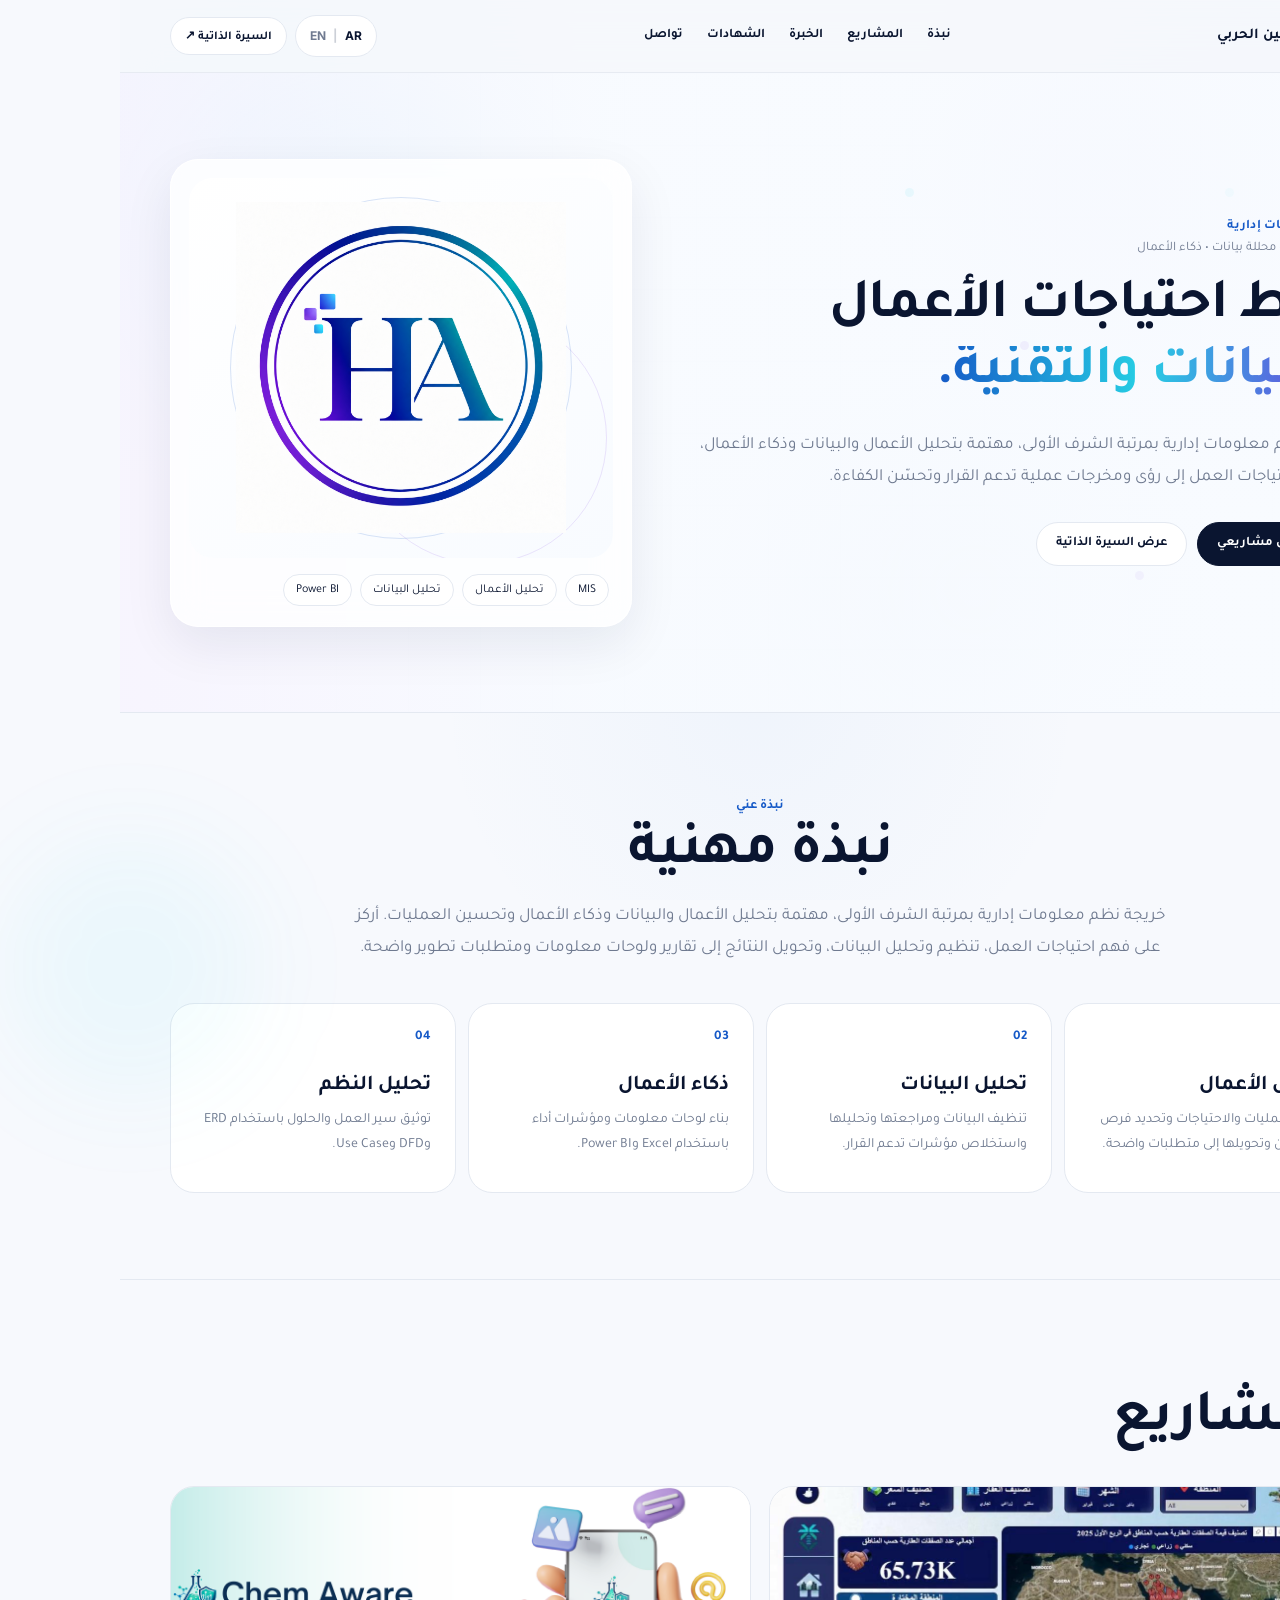
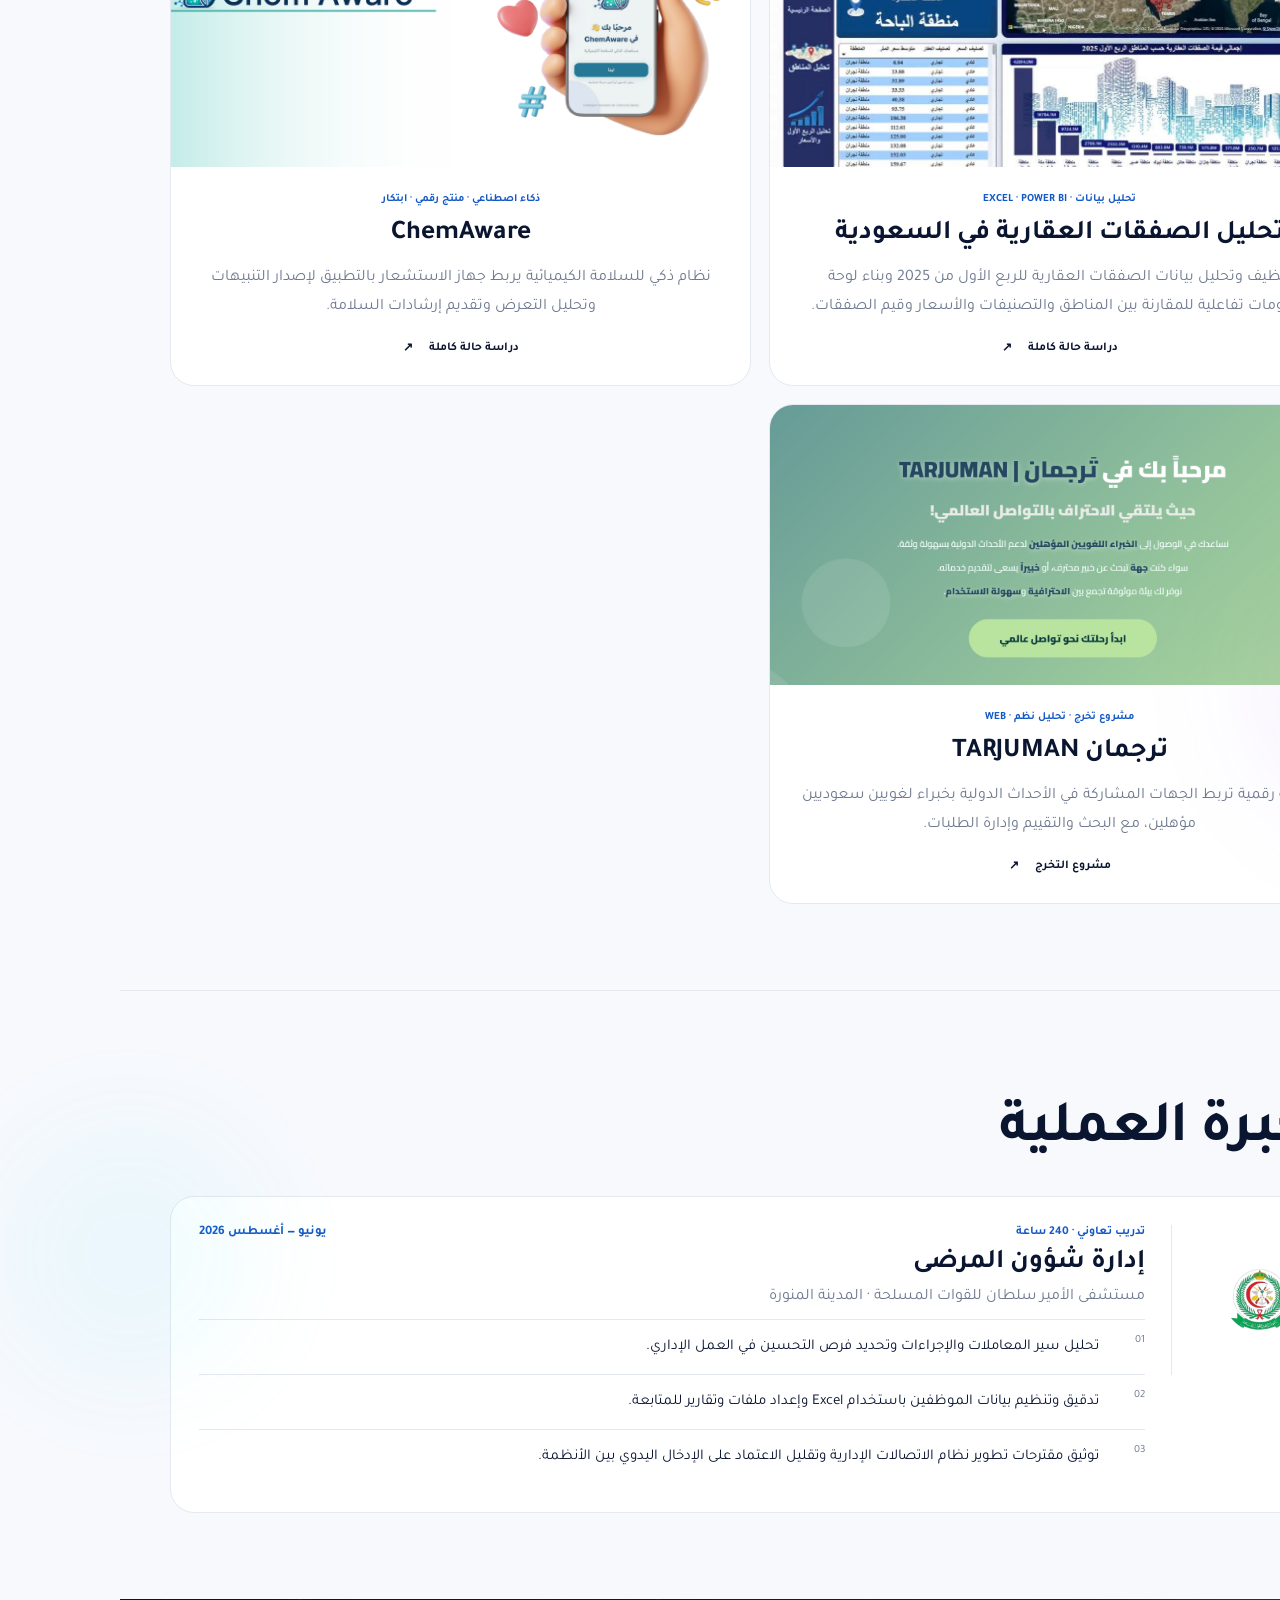
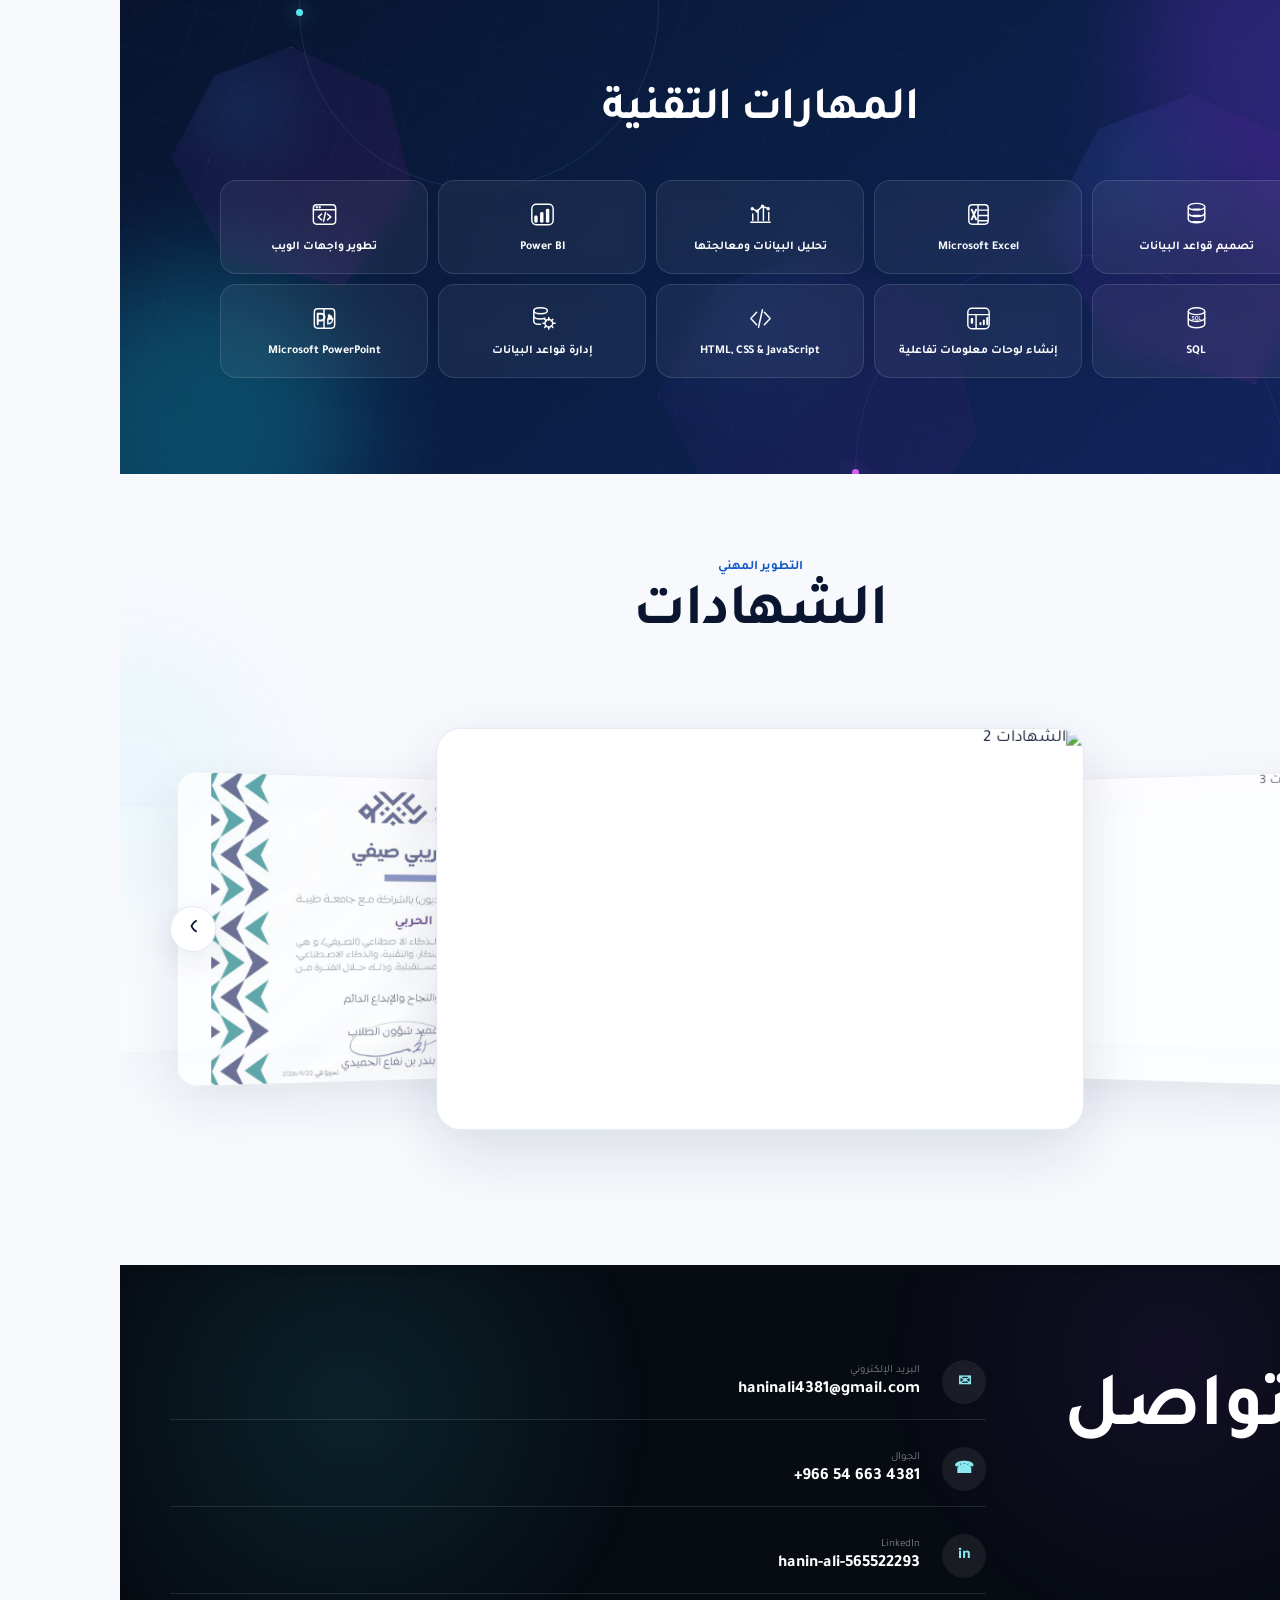
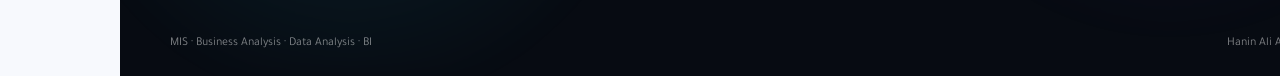
==== index.html @ 615075e5 "Add portfolio website" ====
<!doctype html>
<html lang="ar" dir="rtl">
<head>
<meta charset="utf-8">
<meta name="viewport" content="width=device-width,initial-scale=1">
<title>حنين علي الحربي | ملف الأعمال</title>
<meta name="description" content="ملف أعمال حنين علي الحربي — خريجة نظم معلومات إدارية، مهتمة بتحليل الأعمال وتحليل البيانات وذكاء الأعمال وتحليل النظم.">
<link rel="icon" href="assets/images/ha-logo.png" type="image/png">
<link rel="preconnect" href="https://fonts.googleapis.com">
<link rel="preconnect" href="https://fonts.gstatic.com" crossorigin>
<link rel="stylesheet" href="https://fonts.googleapis.com/css2?family=Tajawal:wght@400;500;600;700;800&family=Inter:wght@400;500;600;700&display=swap">
<meta name="theme-color" content="#0a1530">
<link rel="stylesheet" href="styles.css">
</head>
<body>
<header class="site-header">
  <div class="container nav">
    <a class="brand" href="#home"><img src="assets/images/ha-logo.png" alt="شعار HA"><strong>حنين الحربي</strong></a>
    <nav class="nav-links">
      <a href="#about">نبذة</a>
      <a href="#projects">المشاريع</a>
      <a href="#experience">الخبرة</a>
      <a href="#certificates">الشهادات</a>
      <a href="#contact">تواصل</a>
    </nav>
    <div class="nav-actions"><a class="language-switch" href="index-en.html" aria-label="Language switch"><span class="active">AR</span><span class="sep">|</span><span class="">EN</span></a><a class="nav-cv" href="assets/Hanin_Ali_Alharbi_CV_AR.pdf" target="_blank" rel="noopener noreferrer">السيرة الذاتية ↗</a></div>
  </div>
</header>

<main>
<section class="hero" id="home">
  <div class="tech-mesh" aria-hidden="true"><span></span><span></span><span></span><span></span><span></span></div>
  <div class="container hero-grid">
    <div data-reveal>
      <div class="eyebrow">نظم معلومات إدارية</div>
      <div class="role-line">محللة أعمال • محللة بيانات • ذكاء الأعمال</div>
      <h1 class="hero-title-inline">أربط احتياجات الأعمال <span class="accent">بالبيانات والتقنية.</span></h1>
      <p>خريجة نظم معلومات إدارية بمرتبة الشرف الأولى، مهتمة بتحليل الأعمال والبيانات وذكاء الأعمال، وتحويل احتياجات العمل إلى رؤى ومخرجات عملية تدعم القرار وتحسّن الكفاءة.</p><div class="hero-actions">
        <a class="btn primary" href="#projects">استعرض مشاريعي</a>
        <a class="btn" href="assets/Hanin_Ali_Alharbi_CV_AR.pdf" target="_blank" rel="noopener noreferrer">عرض السيرة الذاتية</a>
      </div>
    </div>
    <div class="hero-card" data-reveal>
      <div class="logo-stage"><img src="assets/images/ha-logo.png" alt="شعار HA"></div>
      <div class="hero-tags">
        <span class="chip">MIS</span><span class="chip">تحليل الأعمال</span><span class="chip">تحليل البيانات</span><span class="chip">Power BI</span>
      </div>
    </div>
  </div>
</section>

<section class="section" id="about"><div class="container"><div class="simple-section-title centered-copy" data-reveal><div class="kicker">نبذة عني</div><h2>نبذة مهنية</h2><p>خريجة نظم معلومات إدارية بمرتبة الشرف الأولى، مهتمة بتحليل الأعمال والبيانات وذكاء الأعمال وتحسين العمليات. أركز على فهم احتياجات العمل، تنظيم وتحليل البيانات، وتحويل النتائج إلى تقارير ولوحات معلومات ومتطلبات تطوير واضحة.</p></div><div class="expertise-grid"><div class="expertise-card" data-reveal><small>01</small><h3>تحليل الأعمال</h3><p>فهم العمليات والاحتياجات وتحديد فرص التحسين وتحويلها إلى متطلبات واضحة.</p></div><div class="expertise-card" data-reveal><small>02</small><h3>تحليل البيانات</h3><p>تنظيف البيانات ومراجعتها وتحليلها واستخلاص مؤشرات تدعم القرار.</p></div><div class="expertise-card" data-reveal><small>03</small><h3>ذكاء الأعمال</h3><p>بناء لوحات معلومات ومؤشرات أداء باستخدام Excel وPower BI.</p></div><div class="expertise-card" data-reveal><small>04</small><h3>تحليل النظم</h3><p>توثيق سير العمل والحلول باستخدام ERD وDFD وUse Case.</p></div></div></div></section>

<section class="section alt" id="projects">
  <div class="container">
    <div class="simple-section-title" data-reveal><div class="kicker">الأعمال</div><h2>المشاريع</h2></div><div class="projects-grid">
      <a class="project-card" href="project-real-estate-ar.html" data-reveal>
        <div class="project-thumb project-video-thumb"><video autoplay muted loop playsinline preload="auto" poster="assets/images/real-estate-dashboard.png" aria-label="فيديو مشروع تحليل الصفقات العقارية"><source src="assets/videos/real-estate-dashboard.mp4" type="video/mp4"></video></div><div class="project-body"><div class="project-type">تحليل بيانات · EXCEL · POWER BI</div><h3>تحليل الصفقات العقارية في السعودية</h3><p>تنظيف وتحليل بيانات الصفقات العقارية للربع الأول من 2025 وبناء لوحة معلومات تفاعلية للمقارنة بين المناطق والتصنيفات والأسعار وقيم الصفقات.</p><div class="project-meta"><span>دراسة حالة كاملة</span><span>↗</span></div></div>
      </a>
      <a class="project-card" href="project-chemaware-ar.html" data-reveal>
        <div class="project-thumb"><img loading="lazy" decoding="async" src="assets/images/chemaware/cover.png" alt="مشروع ChemAware"></div>
        <div class="project-body"><div class="project-type">ذكاء اصطناعي · منتج رقمي · ابتكار</div><h3>ChemAware</h3><p>نظام ذكي للسلامة الكيميائية يربط جهاز الاستشعار بالتطبيق لإصدار التنبيهات وتحليل التعرض وتقديم إرشادات السلامة.</p><div class="project-meta"><span>دراسة حالة كاملة</span><span>↗</span></div></div>
      </a>
      <a class="project-card" href="project-tarjuman-ar.html" data-reveal>
        <div class="project-thumb tarjuman-real"><img loading="lazy" decoding="async" src="assets/images/tarjuman-home.png" alt="واجهة مشروع ترجمان"></div>
        <div class="project-body"><div class="project-type">مشروع تخرج · تحليل نظم · WEB</div><h3>ترجمان TARJUMAN</h3><p>منصة رقمية تربط الجهات المشاركة في الأحداث الدولية بخبراء لغويين سعوديين مؤهلين، مع البحث والتقييم وإدارة الطلبات.</p><div class="project-meta"><span>مشروع التخرج</span><span>↗</span></div></div>
      </a>
    </div>
  </div>
</section>

<section class="section" id="experience"><div class="container"><div class="simple-section-title" data-reveal><div class="kicker">الخبرة</div><h2>الخبرة العملية</h2></div><div class="experience-card experience-pro" data-reveal><div class="experience-brand"><img src="assets/images/hospital-logo.png" alt="شعار مستشفى الأمير سلطان للقوات المسلحة"></div><div class="experience-main"><div class="exp-top"><div><div class="exp-label">تدريب تعاوني · 240 ساعة</div><h3>إدارة شؤون المرضى</h3><p>مستشفى الأمير سلطان للقوات المسلحة · المدينة المنورة</p></div><div class="exp-date">يونيو — أغسطس 2026</div></div><div class="exp-list"><div class="exp-row"><span>01</span><p>تحليل سير المعاملات والإجراءات وتحديد فرص التحسين في العمل الإداري.</p></div><div class="exp-row"><span>02</span><p>تدقيق وتنظيم بيانات الموظفين باستخدام Excel وإعداد ملفات وتقارير للمتابعة.</p></div><div class="exp-row"><span>03</span><p>توثيق مقترحات تطوير نظام الاتصالات الإدارية وتقليل الاعتماد على الإدخال اليدوي بين الأنظمة.</p></div></div></div></div></div></section>




<section class="skills-section" id="skills">
  <div class="skills-motion-bg" aria-hidden="true">
    <span class="mesh mesh-1"></span>
    <span class="mesh mesh-2"></span>
    <span class="mesh mesh-3"></span>
    <span class="glow glow-1"></span>
    <span class="glow glow-2"></span>
    <span class="orbit orbit-1"></span>
    <span class="orbit orbit-2"></span>
  </div>

  <div class="container skills-content">
    <div class="simple-section-title centered-title" data-reveal>
      <div class="kicker">المهارات التقنية</div>
      <h2>المهارات التقنية</h2>
    </div>

    <div class="technical-skills-grid">
      <div class="technical-skill-card" data-reveal><img loading="lazy" decoding="async" src="assets/icons/database-design-white.svg" alt=""><span>تصميم قواعد البيانات</span></div>
      <div class="technical-skill-card" data-reveal><img loading="lazy" decoding="async" src="assets/icons/excel-white.svg" alt=""><span>Microsoft Excel</span></div>

      <div class="technical-skill-card" data-reveal><img loading="lazy" decoding="async" src="assets/icons/data-analysis-white.svg" alt=""><span>تحليل البيانات ومعالجتها</span></div>
      <div class="technical-skill-card" data-reveal><img loading="lazy" decoding="async" src="assets/icons/powerbi-white.svg" alt=""><span>Power BI</span></div>

      <div class="technical-skill-card" data-reveal><img loading="lazy" decoding="async" src="assets/icons/web-white.svg" alt=""><span>تطوير واجهات الويب</span></div>
      <div class="technical-skill-card" data-reveal><img loading="lazy" decoding="async" src="assets/icons/sql-white.svg" alt=""><span>SQL</span></div>

      <div class="technical-skill-card" data-reveal><img loading="lazy" decoding="async" src="assets/icons/dashboard-white.svg" alt=""><span>إنشاء لوحات معلومات تفاعلية</span></div>
      <div class="technical-skill-card" data-reveal><img loading="lazy" decoding="async" src="assets/icons/code-white.svg" alt=""><span>HTML, CSS &amp; JavaScript</span></div>

      <div class="technical-skill-card" data-reveal><img loading="lazy" decoding="async" src="assets/icons/database-management-white.svg" alt=""><span>إدارة قواعد البيانات</span></div>
      <div class="technical-skill-card" data-reveal><img loading="lazy" decoding="async" src="assets/icons/powerpoint-white.svg" alt=""><span>Microsoft PowerPoint</span></div>
    </div>
  </div>
</section>

<section class="section certificates-section" id="certificates"><div class="container"><div class="simple-section-title centered-title" data-reveal><div class="kicker">التطوير المهني</div><h2>الشهادات</h2></div></div><div class="cert-showcase" data-reveal><button class="cert-arrow cert-prev" type="button">‹</button><div class="cert-stage"><a class="cert-photo" data-cert-index="1" href="https://drive.google.com/file/d/1iGCDg4dbDHxq_JdBplsUwFVv3yS9OMZp/view?usp=drive_link" target="_blank" rel="noopener noreferrer"><img loading="lazy" decoding="async" src="https://drive.google.com/thumbnail?id=1iGCDg4dbDHxq_JdBplsUwFVv3yS9OMZp&sz=w1600" alt="الشهادات 2"></a><a class="cert-photo" data-cert-index="2" href="https://drive.google.com/file/d/1l15eH22tBeqCQEgxns7SZIVndGJ7wFHo/view?usp=drive_link" target="_blank" rel="noopener noreferrer"><img loading="lazy" decoding="async" src="https://drive.google.com/thumbnail?id=1l15eH22tBeqCQEgxns7SZIVndGJ7wFHo&sz=w1600" alt="الشهادات 3"></a><a class="cert-photo" data-cert-index="3" href="https://drive.google.com/file/d/1-iCjgR8Jj-LNtooSJD-9z0PRUojg_MfZ/view?usp=sharing" target="_blank" rel="noopener noreferrer"><img loading="lazy" decoding="async" src="https://drive.google.com/thumbnail?id=1-iCjgR8Jj-LNtooSJD-9z0PRUojg_MfZ&sz=w1600" alt="الشهادات 4"></a><a class="cert-photo" data-cert-index="4" href="https://drive.google.com/file/d/1aDF5cxLTmCAF1MzhlJ2v1n4MQZKQN6lP/view?usp=sharing" target="_blank" rel="noopener noreferrer"><img loading="lazy" decoding="async" src="https://drive.google.com/thumbnail?id=1aDF5cxLTmCAF1MzhlJ2v1n4MQZKQN6lP&sz=w1600" alt="الشهادات 5"></a><a class="cert-photo" data-cert-index="6" href="assets/images/certificates/summer-ai-program-taibah.png" target="_blank" rel="noopener noreferrer"><img loading="lazy" decoding="async" src="assets/images/certificates/summer-ai-program-taibah.png" alt="شهادة حضور برنامج تدريبي صيفي"></a></div><button class="cert-arrow cert-next" type="button">›</button></div></section>

<section class="contact-section" id="contact">
  <div class="container">
    <div class="contact-simple" data-reveal>
      <div class="contact-title-wrap"><div class="kicker contact-kicker">تواصل</div><h2>للتواصل</h2></div>
      <div class="contact-list">
        <a href="mailto:haninali4381@gmail.com"><span class="contact-icon">✉</span><div><small>البريد الإلكتروني</small><strong>haninali4381@gmail.com</strong></div></a>
        <a href="tel:+966546634381"><span class="contact-icon">☎</span><div><small>الجوال</small><strong>+966 54 663 4381</strong></div></a>
        <a target="_blank" rel="noopener noreferrer" href="https://www.linkedin.com/in/hanin-ali-565522293"><span class="contact-icon">in</span><div><small>LinkedIn</small><strong>hanin-ali-565522293</strong></div></a>
      </div>
    </div>
    <div class="footer"><span>© 2026 Hanin Ali Alharbi</span><span>MIS · Business Analysis · Data Analysis · BI</span></div>
  </div>
</section>
</main>
<script src="script.js"></script>
</body>
</html>
---- styles.css ----
/* ==========================================================================
   Hanin Ali Alharbi — Portfolio Stylesheet
   Organized sections:
   1. Reset & tokens           5. About / Expertise       9.  Certificates
   2. Layout & Header          6. Projects                10. Contact / Footer
   3. Hero                     7. Experience              11. Project detail pages
   4. Sections (generic)       8. Skills                  12. Responsive
   ========================================================================== */

/* 1. Reset & tokens ---------------------------------------------------------
   Fonts are loaded via <link> in <head> (Tajawal for Arabic, Inter for
   English) instead of @import, so the browser fetches them in parallel with
   the page instead of waiting for this stylesheet to load first. */
*{box-sizing:border-box}
html{scroll-behavior:smooth}
body{margin:0;-webkit-font-smoothing:antialiased;text-rendering:optimizeLegibility}
a{text-decoration:none;color:inherit}
img{display:block;max-width:100%}
ul,ol{margin:0}
button{font:inherit}

:root{
  --ink:#0a1530;
  --navy:#111d48;
  --blue:#1559c7;
  --cyan:#26cfe4;
  --violet:#7136dc;
  --paper:#f6f8fc;
  --white:#ffffff;
  --muted:#6f7a90;
  --line:#e4e9f1;
  --shadow:0 18px 50px rgba(12,31,67,.08);
  --font-ar:"Tajawal",Tahoma,Arial,sans-serif;
  --font-en:"Inter","Segoe UI",Arial,sans-serif;
}
html[lang="ar"] body{font-family:var(--font-ar)}
html[lang="en"] body{font-family:var(--font-en)}
html[dir="ltr"] body{direction:ltr;text-align:left}
html[dir="rtl"] body{direction:rtl;text-align:right}

body{
  background:
    radial-gradient(circle at 12% 18%,rgba(38,207,228,.08),transparent 24%),
    radial-gradient(circle at 88% 34%,rgba(113,54,220,.07),transparent 22%),
    var(--paper);
  color:var(--ink);
}

.container{width:min(1180px,calc(100% - 42px));margin:auto}

[data-reveal]{opacity:0;transform:translateY(18px);transition:.65s cubic-bezier(.22,1,.36,1)}
[data-reveal].visible{opacity:1;transform:none}
@media(prefers-reduced-motion:reduce){
  [data-reveal]{opacity:1;transform:none;transition:none}
}

/* 2. Header / navigation ----------------------------------------------------*/
.site-header{
  position:sticky;top:0;z-index:40;padding:14px 0;
  background:rgba(246,248,252,.86);backdrop-filter:blur(18px);
  border-bottom:1px solid rgba(228,233,241,.8);
}
.nav{display:flex;align-items:center;justify-content:space-between;gap:18px}
.brand{display:flex;align-items:center;gap:11px}
.brand img{width:44px;height:44px;border-radius:50%;object-fit:cover}
.brand strong{font-size:15px}
.nav-links{display:flex;align-items:center;gap:24px;font-size:13px;font-weight:700}
.nav-links a:hover{color:var(--blue)}
.nav-actions{display:flex;align-items:center;gap:8px}

.nav-cv{font-size:12px;font-weight:700;padding:10px 14px;border:1px solid var(--line);border-radius:999px;background:#fff;transition:.25s ease}
.nav-cv:hover{transform:translateY(-1px);box-shadow:0 8px 20px rgba(13,35,75,.08)}

.language-switch{
  display:inline-flex;align-items:center;gap:7px;height:42px;padding:0 14px;
  border-radius:999px;border:1px solid var(--line);background:#fff;color:var(--muted);
  font:700 12px/1 Inter,"Segoe UI",Arial,sans-serif;letter-spacing:.02em;transition:.25s ease;
}
.language-switch .active{color:var(--ink)}
.language-switch .sep{opacity:.35}
.language-switch:hover{box-shadow:0 8px 20px rgba(13,35,75,.08);transform:translateY(-1px)}

.back-link{display:inline-flex;align-items:center;gap:8px;font-size:13px;font-weight:700;color:var(--blue);margin-bottom:28px}

/* 3. Hero --------------------------------------------------------------------*/
.hero{
  min-height:640px;position:relative;overflow:hidden;
  display:grid;align-items:center;border-bottom:1px solid var(--line);
  background:linear-gradient(135deg,#f8fbff 0%,#f4f7fb 48%,#f7f3ff 100%);
}
.hero:before{
  content:"";position:absolute;inset:0;z-index:1;
  background:linear-gradient(90deg,rgba(248,251,255,.98),rgba(248,251,255,.88) 62%,rgba(247,243,255,.72));
}
html[dir="rtl"] .hero:before{
  background:linear-gradient(270deg,rgba(248,251,255,.98),rgba(248,251,255,.88) 62%,rgba(247,243,255,.72));
}
.hero:after{
  content:"";position:absolute;inset:-20%;z-index:0;pointer-events:none;
  background:
    radial-gradient(circle at 28% 35%,rgba(38,207,228,.18),transparent 16%),
    radial-gradient(circle at 70% 28%,rgba(113,54,220,.13),transparent 15%),
    radial-gradient(circle at 62% 72%,rgba(21,89,199,.10),transparent 18%);
  filter:blur(34px);animation:techGlow 12s ease-in-out infinite alternate;
}
@keyframes techGlow{
  0%{transform:translate3d(-1%,0,0) scale(1)}
  50%{transform:translate3d(2%,-1%,0) scale(1.04)}
  100%{transform:translate3d(0,1%,0) scale(1.02)}
}

.tech-mesh{position:absolute;inset:0;overflow:hidden;pointer-events:none;z-index:0}
.tech-mesh:before{
  content:"";position:absolute;inset:0;opacity:.34;
  background-image:
    linear-gradient(rgba(30,91,188,.09) 1px,transparent 1px),
    linear-gradient(90deg,rgba(30,91,188,.09) 1px,transparent 1px);
  background-size:72px 72px;
  mask-image:linear-gradient(90deg,transparent 2%,#000 36%,#000 100%);
}
.tech-mesh span{position:absolute;width:9px;height:9px;border-radius:50%;background:var(--cyan);box-shadow:0 0 26px rgba(38,207,228,.45)}
.tech-mesh span:nth-child(1){right:13%;top:18%}
.tech-mesh span:nth-child(2){right:29%;top:42%;background:var(--violet)}
.tech-mesh span:nth-child(3){right:7%;top:66%;background:var(--blue)}
.tech-mesh span:nth-child(4){right:38%;top:18%}
.tech-mesh span:nth-child(5){right:20%;top:78%;background:var(--violet)}

.hero-grid{position:relative;z-index:3;display:grid;grid-template-columns:minmax(0,1.18fr) minmax(320px,.82fr);gap:54px;align-items:center}
.eyebrow{font-size:13px;font-weight:700;color:var(--blue);letter-spacing:.02em}
.role-line{margin-top:6px;color:var(--muted);font-size:13px}

.hero h1.hero-title-inline{
  font-size:clamp(42px,4.4vw,64px);line-height:1.18;letter-spacing:-.02em;
  margin:18px 0 22px;max-width:960px;font-weight:700;
}
.hero h1.hero-title-inline .accent{
  display:inline;background:linear-gradient(90deg,var(--blue),var(--cyan),var(--violet));
  -webkit-background-clip:text;background-clip:text;color:transparent;
}
.hero p{font-size:17px;line-height:1.9;color:var(--muted);max-width:700px;margin:0}
.hero-actions{display:flex;gap:10px;flex-wrap:wrap;margin-top:28px}

.btn{
  display:inline-flex;align-items:center;justify-content:center;gap:8px;
  padding:13px 19px;border-radius:999px;border:1px solid var(--line);
  background:#fff;font-size:13px;font-weight:700;transition:.25s ease;
}
.btn:hover{transform:translateY(-2px);box-shadow:0 10px 24px rgba(13,35,75,.10)}
.btn.primary{background:var(--ink);color:#fff;border-color:var(--ink)}

.hero-card{
  background:rgba(255,255,255,.76);border:1px solid rgba(255,255,255,.9);
  backdrop-filter:blur(18px);border-radius:28px;padding:18px;box-shadow:var(--shadow);
}
.logo-stage{
  min-height:380px;border-radius:24px;background:linear-gradient(145deg,#fff,#f8fbff);
  display:grid;place-items:center;position:relative;overflow:hidden;
}
.logo-stage:before{content:"";position:absolute;width:340px;height:340px;border:1px solid rgba(21,89,199,.16);border-radius:50%}
.logo-stage:after{content:"";position:absolute;width:250px;height:250px;border:1px solid rgba(113,54,220,.13);border-radius:50%;transform:translate(80px,70px)}
.logo-stage img{width:min(78%,360px);position:relative;z-index:2}
.hero-tags{display:flex;gap:8px;flex-wrap:wrap;margin-top:16px;padding:0 4px 2px}
.chip{font-size:12px;padding:8px 12px;border-radius:999px;background:#fff;border:1px solid var(--line)}

/* 4. Sections (generic) -------------------------------------------------------*/
.section{padding:86px 0;position:relative}
.section.alt{background:#fff;border-top:1px solid var(--line);border-bottom:1px solid var(--line)}
.section:not(.alt):before{
  content:"";position:absolute;width:260px;height:260px;border-radius:50%;
  background:rgba(38,207,228,.055);filter:blur(48px);left:-120px;top:22%;pointer-events:none;
}
.section.alt:after{
  content:"";position:absolute;width:300px;height:300px;border-radius:50%;
  background:rgba(113,54,220,.05);filter:blur(55px);right:-140px;bottom:12%;pointer-events:none;
}

.simple-section-title{margin-bottom:34px}
.simple-section-title .kicker{color:var(--blue);font-size:13px;font-weight:700;margin-bottom:8px}
.simple-section-title h2{font-size:clamp(38px,4.6vw,64px);line-height:1.05;margin:0;letter-spacing:-.02em}
.centered-title,.centered-copy{text-align:center}
.centered-copy{max-width:900px;margin:0 auto 38px}
.centered-copy p{max-width:830px;margin:16px auto 0;color:var(--muted);font-size:17px;line-height:1.9}

/* 5. About / Expertise ----------------------------------------------------------*/
.expertise-grid{display:grid;grid-template-columns:repeat(4,1fr);gap:12px;margin-top:18px}
.expertise-card{background:#fff;border:1px solid var(--line);border-radius:24px;padding:24px;min-height:190px}
html[lang="ar"] .expertise-card{text-align:right}
html[lang="en"] .expertise-card{text-align:left}
.expertise-card small{color:var(--blue);font-weight:700}
.expertise-card h3{font-size:21px;margin:26px 0 10px}
.expertise-card p{color:var(--muted);font-size:14px;line-height:1.75;margin:0}

/* 6. Projects -------------------------------------------------------------------*/
.projects-grid{display:grid;grid-template-columns:repeat(2,1fr);gap:18px}
.project-card{overflow:hidden;transition:.28s ease;background:#fff;border:1px solid var(--line);border-radius:24px;display:block}
.project-card:hover{transform:translateY(-5px);box-shadow:var(--shadow)}
.project-thumb{height:280px;background:#eaf0f8;overflow:hidden}
.project-thumb img{width:100%;height:100%;object-fit:cover}
.project-body{padding:26px 28px 29px;text-align:center}
.project-type{font-size:11px;font-weight:700;color:var(--blue);margin-bottom:11px}
.project-body h3{font-size:27px;margin:0 0 10px;line-height:1.3}
.project-body p{color:var(--muted);line-height:1.8;max-width:590px;margin:12px auto 0}
.project-meta{display:flex;justify-content:center;align-items:center;gap:16px;margin-top:18px;font-size:12px;font-weight:700}

/* 7. Experience -----------------------------------------------------------------*/
.experience-card{background:#fff;border:1px solid var(--line);border-radius:24px;padding:28px}
.experience-pro{display:grid;grid-template-columns:150px 1fr;gap:26px;align-items:start}
.experience-brand{display:grid;place-items:center;min-height:150px;padding-inline-end:24px;border-inline-end:1px solid var(--line)}
.experience-brand img{width:120px;max-height:120px;object-fit:contain}
.experience-main{min-width:0}
.exp-top{display:flex;justify-content:space-between;gap:18px;align-items:start;margin-bottom:12px}
.exp-label{font-size:12px;color:var(--blue);font-weight:700;margin-bottom:7px}
.exp-top h3{font-size:27px;margin:3px 0 6px;line-height:1.3}
.exp-top p{margin:0;color:var(--muted)}
.exp-date{color:var(--blue);font-size:13px;font-weight:700;white-space:nowrap}
.exp-row{display:grid;grid-template-columns:34px 1fr;gap:12px;padding:14px 0;border-top:1px solid var(--line)}
.exp-row span{font-size:11px;color:var(--muted)}
.exp-row p{margin:0;line-height:1.75;font-size:15px}

/* 8. Skills ---------------------------------------------------------------------*/
.skills-section{
  position:relative;isolation:isolate;padding:88px 0 96px;overflow:hidden;
  background:linear-gradient(140deg,#08142e 0%,#0a1e45 48%,#13245f 100%);
  color:#fff;
}
.skills-content{position:relative;z-index:3}
.skills-section .simple-section-title{max-width:800px;margin:0 auto 44px;text-align:center}
.skills-section .simple-section-title h2{color:#fff;font-size:clamp(32px,3.6vw,48px)}
.skills-section .kicker{display:none}

.technical-skills-grid{
  display:grid;grid-template-columns:repeat(5,minmax(0,1fr));
  gap:10px;max-width:1080px;margin:0 auto;
}
.technical-skill-card{
  min-height:94px;padding:14px 10px;gap:9px;border-radius:16px;
  display:flex;flex-direction:column;align-items:center;justify-content:center;text-align:center;
  border:1px solid rgba(255,255,255,.12);background:rgba(255,255,255,.055);
  backdrop-filter:blur(10px);color:#fff;
  transition:transform .25s ease,background .25s ease,border-color .25s ease;
}
.technical-skill-card:hover{transform:translateY(-3px);background:rgba(255,255,255,.09);border-color:rgba(255,255,255,.22)}
.technical-skill-card img{width:31px;height:31px;flex:0 0 31px;object-fit:contain}
.technical-skill-card span{color:#fff;font-size:12px;font-weight:600;line-height:1.35;max-width:170px}

.skills-motion-bg{position:absolute;inset:0;z-index:0;pointer-events:none;overflow:hidden}
.skills-motion-bg:before,.skills-motion-bg:after{
  content:"";position:absolute;inset:-20%;opacity:.32;
  background-image:
    linear-gradient(rgba(86,151,255,.12) 1px,transparent 1px),
    linear-gradient(90deg,rgba(86,151,255,.12) 1px,transparent 1px);
  background-size:58px 58px;transform:rotate(18deg);
  animation:skillsGridDrift 24s linear infinite;
}
.skills-motion-bg:after{opacity:.15;background-size:92px 92px;transform:rotate(-12deg);animation-duration:34s;animation-direction:reverse}

.mesh{
  position:absolute;width:240px;height:240px;
  clip-path:polygon(50% 0%, 90% 18%, 100% 58%, 72% 100%, 22% 87%, 0 46%, 18% 12%);
  border:1px solid rgba(133,106,255,.35);
  background:
    linear-gradient(135deg,rgba(72,65,255,.10),rgba(255,45,189,.17)),
    radial-gradient(circle at 30% 25%,rgba(46,218,255,.16),transparent 38%);
  filter:drop-shadow(0 0 32px rgba(113,48,229,.15));
  opacity:.55;
}
.mesh:before,.mesh:after{
  content:"";position:absolute;inset:15%;
  clip-path:polygon(50% 0%, 90% 18%, 100% 58%, 72% 100%, 22% 87%, 0 46%, 18% 12%);
  border:1px solid rgba(59,215,239,.26);
}
.mesh:after{inset:30%;border-color:rgba(255,66,190,.23)}
.mesh-1{left:4%;top:10%;animation:meshFloat1 11s ease-in-out infinite}
.mesh-2{right:5%;top:20%;width:290px;height:290px;animation:meshFloat2 14s ease-in-out infinite}
.mesh-3{left:42%;bottom:-95px;width:320px;height:320px;opacity:.32;animation:meshFloat3 17s ease-in-out infinite}

.glow{position:absolute;border-radius:50%;filter:blur(52px);opacity:.24}
.glow-1{width:320px;height:320px;left:-80px;bottom:-110px;background:#14d9ed;animation:glowMove1 13s ease-in-out infinite}
.glow-2{width:360px;height:360px;right:-100px;top:-130px;background:#8b32ec;animation:glowMove2 15s ease-in-out infinite}

.orbit{position:absolute;width:360px;height:360px;border-radius:50%;border:1px solid rgba(112,202,255,.12)}
.orbit:before{content:"";position:absolute;width:7px;height:7px;border-radius:50%;background:#58e8f2;box-shadow:0 0 18px rgba(88,232,242,.7);top:50%;left:-4px}
.orbit-1{left:14%;top:-170px;animation:orbitSpin 22s linear infinite}
.orbit-2{right:9%;bottom:-210px;width:430px;height:430px;border-color:rgba(173,94,255,.12);animation:orbitSpin 28s linear infinite reverse}
.orbit-2:before{background:#d95cf5;box-shadow:0 0 18px rgba(217,92,245,.7)}

@keyframes skillsGridDrift{from{transform:translate3d(-4%,-3%,0) rotate(18deg)}to{transform:translate3d(6%,7%,0) rotate(18deg)}}
@keyframes meshFloat1{0%,100%{transform:translate3d(0,0,0) rotate(0deg) scale(1)}50%{transform:translate3d(35px,28px,0) rotate(11deg) scale(1.06)}}
@keyframes meshFloat2{0%,100%{transform:translate3d(0,0,0) rotate(0deg)}50%{transform:translate3d(-30px,40px,0) rotate(-9deg)}}
@keyframes meshFloat3{0%,100%{transform:translate3d(0,0,0) rotate(0deg)}50%{transform:translate3d(0,-45px,0) rotate(13deg)}}
@keyframes glowMove1{0%,100%{transform:translate(0,0) scale(1)}50%{transform:translate(65px,-28px) scale(1.13)}}
@keyframes glowMove2{0%,100%{transform:translate(0,0) scale(1)}50%{transform:translate(-55px,45px) scale(1.1)}}
@keyframes orbitSpin{to{transform:rotate(360deg)}}

@media(prefers-reduced-motion:reduce){
  .skills-motion-bg *,.skills-motion-bg:before,.skills-motion-bg:after,.hero:after{animation:none!important}
}

/* 9. Certificates ----------------------------------------------------------------*/
.certificates-section{overflow:hidden;background:linear-gradient(180deg,#fff 0%,#f5f8fd 100%)}
.cert-showcase{width:min(1180px,calc(100% - 42px));height:500px;margin:8px auto 0;position:relative;display:flex;align-items:center;justify-content:center}
.cert-stage{position:relative;width:min(980px,82vw);height:430px;perspective:1400px}
.cert-photo{
  position:absolute;left:50%;top:50%;width:min(620px,62vw);height:385px;
  border-radius:24px;overflow:hidden;background:#fff;border:1px solid var(--line);
  box-shadow:0 22px 60px rgba(10,28,68,.12);transform-origin:center;
  transition:transform .65s cubic-bezier(.22,1,.36,1),opacity .45s ease,filter .45s ease;
  opacity:0;pointer-events:none;
}
.cert-photo img{width:100%;height:100%;object-fit:contain;background:#fff}
.cert-photo.is-active{transform:translate(-50%,-50%) translateZ(60px) scale(1);opacity:1;z-index:5;pointer-events:auto}
.cert-photo.is-prev{transform:translate(-50%,-50%) translateX(-52%) rotateY(17deg) scale(.78);opacity:.68;z-index:3;filter:saturate(.82)}
.cert-photo.is-next{transform:translate(-50%,-50%) translateX(52%) rotateY(-17deg) scale(.78);opacity:.68;z-index:3;filter:saturate(.82)}
.cert-photo.is-far-prev{transform:translate(-50%,-50%) translateX(-80%) rotateY(24deg) scale(.62);opacity:.18;z-index:1}
.cert-photo.is-far-next{transform:translate(-50%,-50%) translateX(80%) rotateY(-24deg) scale(.62);opacity:.18;z-index:1}
.cert-arrow{
  position:absolute;top:50%;transform:translateY(-50%);z-index:8;
  width:46px;height:46px;border-radius:50%;border:1px solid var(--line);background:#fff;color:var(--ink);
  box-shadow:0 10px 30px rgba(13,35,75,.09);cursor:pointer;font-size:30px;line-height:1;
}
.cert-prev{inset-inline-start:0}
.cert-next{inset-inline-end:0}

/* 10. Contact / Footer -------------------------------------------------------------*/
.contact-section{background:#070b12;color:#fff;padding:80px 0 26px;position:relative;overflow:hidden}
.contact-section:before{
  content:"";position:absolute;inset:0;
  background:
    radial-gradient(circle at 18% 35%,rgba(38,207,228,.12),transparent 28%),
    radial-gradient(circle at 82% 22%,rgba(113,54,220,.10),transparent 26%);
  filter:blur(10px);
}
.contact-simple{position:relative;z-index:1;display:grid;grid-template-columns:.55fr 1.45fr;gap:54px;align-items:start}
.contact-kicker{color:#8ae9f0;margin-bottom:8px}
.contact-title-wrap h2{font-size:clamp(50px,6vw,82px);line-height:1.08;margin:0;max-width:560px;color:#fff}
.contact-list{display:grid;gap:12px}
.contact-list a{display:grid;grid-template-columns:52px 1fr;align-items:center;gap:14px;padding:15px 0;border-bottom:1px solid rgba(255,255,255,.11);transition:opacity .2s ease}
.contact-list a:hover{opacity:.8}
.contact-icon{width:44px;height:44px;border-radius:50%;background:rgba(255,255,255,.07);display:grid;place-items:center;font-weight:700;color:#8ae9f0}
.contact-list small{display:block;color:rgba(255,255,255,.48);font-size:11px;margin-bottom:3px}
.contact-list strong{font-size:17px;font-weight:700;direction:ltr;unicode-bidi:isolate}
.footer{padding:24px 0 0;color:rgba(255,255,255,.48);font-size:12px;display:flex;justify-content:space-between;gap:12px;flex-wrap:wrap;position:relative;z-index:1;margin-top:18px}

/* 11. Project detail pages ----------------------------------------------------------*/
.project-hero{padding:72px 0 42px}
.project-hero-grid{display:grid;grid-template-columns:1fr 1fr;gap:28px;align-items:center}
.project-hero h1{font-size:clamp(46px,6vw,78px);line-height:1;margin:12px 0 18px}
.project-hero p{color:var(--muted);line-height:1.9;font-size:17px}
.project-cover{border-radius:28px;overflow:hidden;border:1px solid var(--line);box-shadow:var(--shadow)}
.project-cover img{width:100%;height:auto}
.project-cover-real img{object-fit:cover}

.resource-row{display:flex;gap:10px;flex-wrap:wrap}
.resource{padding:12px 16px;border:1px solid var(--line);border-radius:999px;background:#fff;font-size:13px;font-weight:700;transition:.2s ease}
.resource:hover{box-shadow:0 10px 24px rgba(13,35,75,.08)}
.resource[aria-disabled="true"]{opacity:.55;cursor:not-allowed;pointer-events:none}

.language-pills{display:flex;gap:8px;padding:0 30px;margin-top:14px}
.language-pills span{padding:7px 11px;border-radius:999px;background:#eff4fa;color:#21487f;font-size:11px;font-weight:700}

.project-detail-section{padding-top:54px}
.detail-content-centered{max-width:920px;margin:0 auto;text-align:center}
.detail-content-centered section{padding:0 0 42px;margin-bottom:42px;border-bottom:1px solid var(--line)}
.detail-content-centered section:last-child{border-bottom:0;margin-bottom:0}
.detail-content-centered h2{font-size:34px;margin:0 0 16px}
.detail-content-centered p{max-width:820px;margin:0 auto;color:var(--muted);line-height:1.95;font-size:16px}
.detail-content-centered ul,.detail-content-centered ol{
  display:inline-block;text-align:start;margin:14px auto 0;color:var(--muted);
  line-height:1.95;padding-inline-start:24px;max-width:760px;
}
.detail-content-centered .media-grid{margin-top:22px}
.detail-content-centered .resource-row{justify-content:center;margin-top:18px}

.media-grid{display:grid;grid-template-columns:repeat(2,1fr);gap:12px}
.media-grid img{border-radius:20px;border:1px solid var(--line);background:#fff}

/* 12. Responsive ----------------------------------------------------------------------*/
@media(max-width:980px){
  .hero-grid,.project-hero-grid{grid-template-columns:1fr}
  .expertise-grid{grid-template-columns:repeat(2,1fr)}
  .nav-links{display:none}
  .experience-pro{grid-template-columns:1fr}
  .experience-brand{border-inline-end:0;border-bottom:1px solid var(--line);padding:0 0 18px;min-height:auto}
  .contact-simple{grid-template-columns:1fr}
  .cert-showcase{height:420px}
  .cert-stage{height:350px}
  .cert-photo{height:315px;width:min(580px,72vw)}
}
@media(max-width:900px){
  .technical-skills-grid{grid-template-columns:repeat(3,minmax(0,1fr))}
}
@media(max-width:680px){
  .container{width:min(100% - 28px,1180px)}
  .hero{min-height:auto;padding:82px 0}
  .hero h1.hero-title-inline{font-size:38px}
  .hero-card{display:none}
  .section{padding:68px 0}
  .projects-grid,.expertise-grid,.media-grid{grid-template-columns:1fr}
  .project-body{text-align:start}
  .project-meta{justify-content:flex-start}
  .exp-top{display:block}
  .exp-date{margin-top:10px}
  .technical-skills-grid{grid-template-columns:repeat(2,minmax(0,1fr))}
  .technical-skill-card{min-height:88px}
  .cert-showcase{height:340px}
  .cert-stage{height:280px;width:88vw}
  .cert-photo{height:250px;width:78vw}
  .cert-photo.is-far-prev,.cert-photo.is-far-next{opacity:0}
}


/* ===== Video certificate + cursor-follow ambient glow ===== */
body::before{
  content:"";
  position:fixed;
  left:0;
  top:0;
  width:320px;
  height:320px;
  border-radius:50%;
  pointer-events:none;
  z-index:0;
  background:radial-gradient(circle,rgba(126,73,214,.20) 0%,rgba(126,73,214,.11) 34%,rgba(126,73,214,.045) 54%,transparent 72%);
  filter:blur(18px);
  transform:translate3d(calc(var(--cursor-x, -400px) - 160px),calc(var(--cursor-y, -400px) - 160px),0);
  opacity:var(--cursor-glow-opacity,0);
  transition:opacity .24s ease;
  will-change:transform,opacity;
}
body > *{position:relative;z-index:1}

.cert-video{
  background:#0b1530 !important;
  display:grid !important;
  place-items:center !important;
}
.cert-video iframe{
  width:100%;
  height:100%;
  border:0;
  background:#0b1530;
}
.cert-video .video-badge{
  position:absolute;
  top:16px;
  inset-inline-start:16px;
  z-index:4;
  padding:7px 10px;
  border-radius:999px;
  background:rgba(8,18,42,.78);
  border:1px solid rgba(255,255,255,.18);
  color:#fff;
  font-size:11px;
  font-weight:800;
  letter-spacing:.04em;
  backdrop-filter:blur(10px);
}

@media (pointer:coarse){
  body::before{display:none}
}
@media(prefers-reduced-motion:reduce){
  body::before{display:none}
}


/* ===== V8 unified ambient background + project video preview ===== */

/* Keep the same soft background language across all light sections/pages */
html, body{
  background:
    radial-gradient(circle at 10% 12%, rgba(38,207,228,.075), transparent 28%),
    radial-gradient(circle at 88% 18%, rgba(108,82,214,.065), transparent 26%),
    radial-gradient(circle at 50% 78%, rgba(77,146,228,.045), transparent 34%),
    #f7f9fd !important;
  background-attachment: fixed !important;
}

main > section:not(.skills-section):not(.contact-section),
.project-hero,
.project-detail-section,
.certificates-section{
  background:transparent !important;
}

/* Purple glow follows the cursor over the whole site, above section backgrounds */
body::before{
  z-index:9999 !important;
  width:360px !important;
  height:360px !important;
  background:
    radial-gradient(circle,
      rgba(126,73,214,.16) 0%,
      rgba(126,73,214,.095) 28%,
      rgba(126,73,214,.045) 48%,
      transparent 72%) !important;
  filter:blur(24px) !important;
  mix-blend-mode:normal;
}
body > *{position:relative;z-index:auto !important}
.site-header{z-index:100 !important}

/* Real-estate project: moving preview instead of a static image */
.project-video-thumb{
  position:relative;
  overflow:hidden;
  background:#0b1530;
}
.project-video-thumb video{
  width:100%;
  height:100%;
  display:block;
  object-fit:cover;
  pointer-events:none;
}
.project-video-badge{
  position:absolute;
  inset-inline-start:14px;
  bottom:14px;
  z-index:2;
  padding:7px 10px;
  border-radius:999px;
  background:rgba(7,17,40,.72);
  color:#fff;
  border:1px solid rgba(255,255,255,.18);
  backdrop-filter:blur(9px);
  font-size:10px;
  font-weight:800;
  letter-spacing:.05em;
}

.project-cover-video{
  overflow:hidden;
  background:#0b1530;
}
.project-cover-video video{
  width:100%;
  height:100%;
  min-height:360px;
  display:block;
  object-fit:cover;
  border:0;
}

/* New certificate keeps the same carousel treatment */
.cert-photo img{
  background:#fff;
}

@media(max-width:700px){
  .project-cover-video video{min-height:250px}
  body::before{width:280px !important;height:280px !important}
}


/* ===== V10 real full project video ===== */
.project-video-thumb{
  position:relative;
  overflow:hidden;
  background:#0b1530;
}
.project-video-thumb video{
  width:100%;
  height:100%;
  display:block;
  object-fit:cover;
  pointer-events:none;
}

.project-cover-local-video,
.project-result-video{
  overflow:hidden;
  border-radius:22px;
  background:#0b1530;
  border:1px solid #e4e9f1;
  box-shadow:0 14px 36px rgba(11,29,66,.08);
}
.project-cover-local-video video,
.project-result-video video{
  width:100%;
  height:auto;
  display:block;
  background:#0b1530;
}

.project-result-video{
  margin-top:22px;
}

@media(max-width:700px){
  .project-cover-local-video,
  .project-result-video{
    border-radius:16px;
  }
}
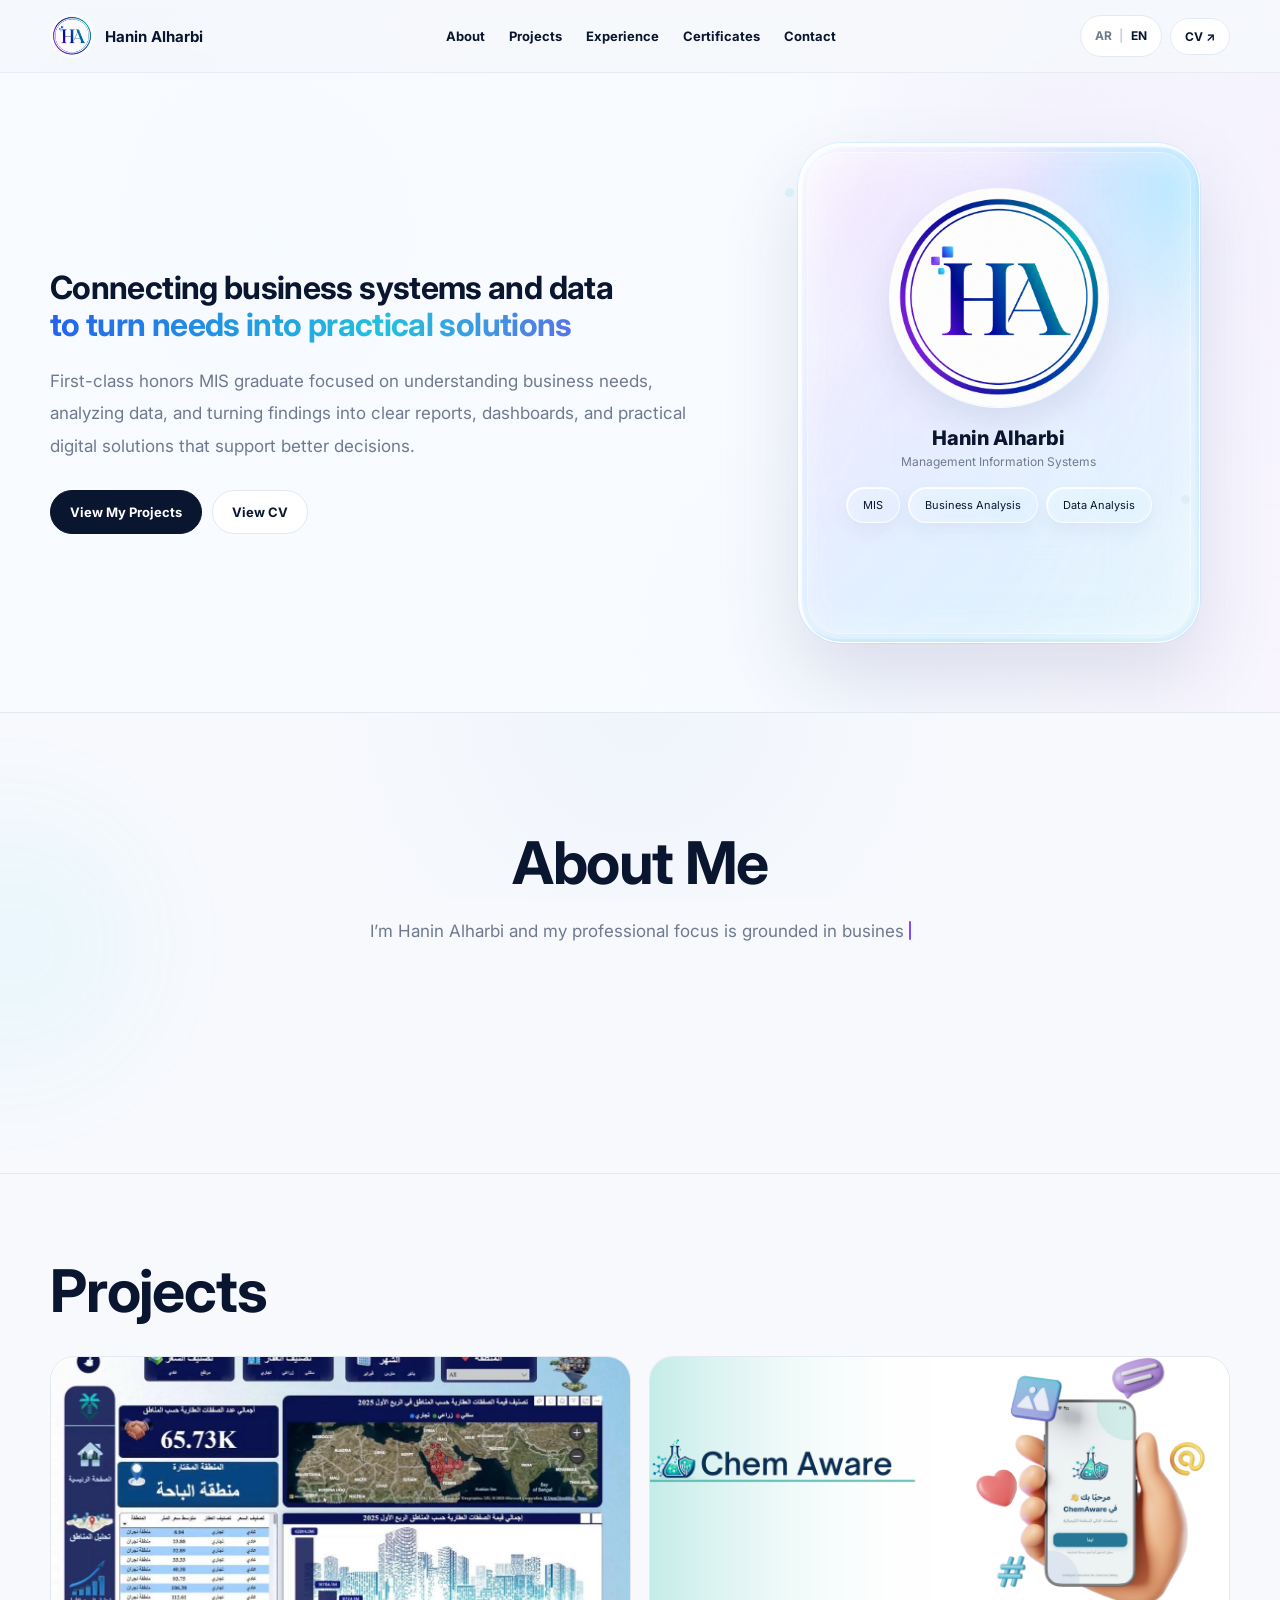
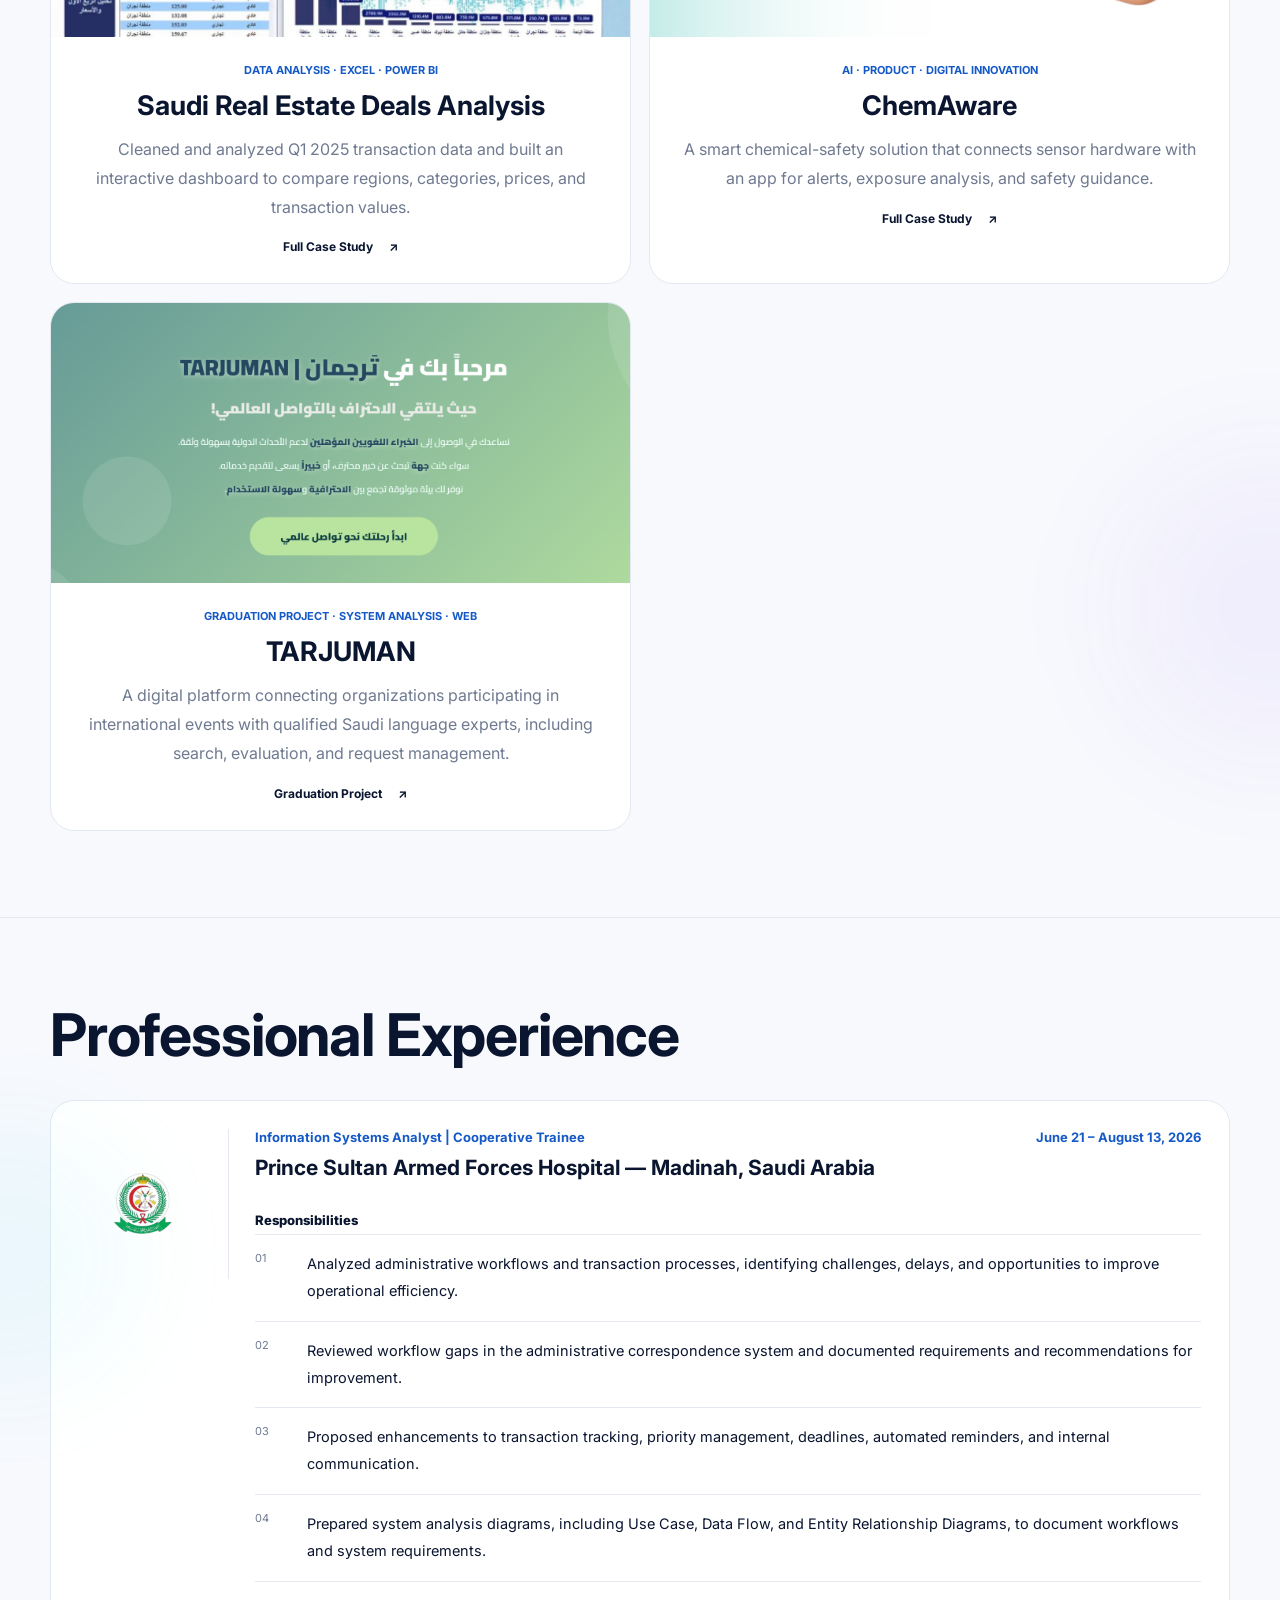
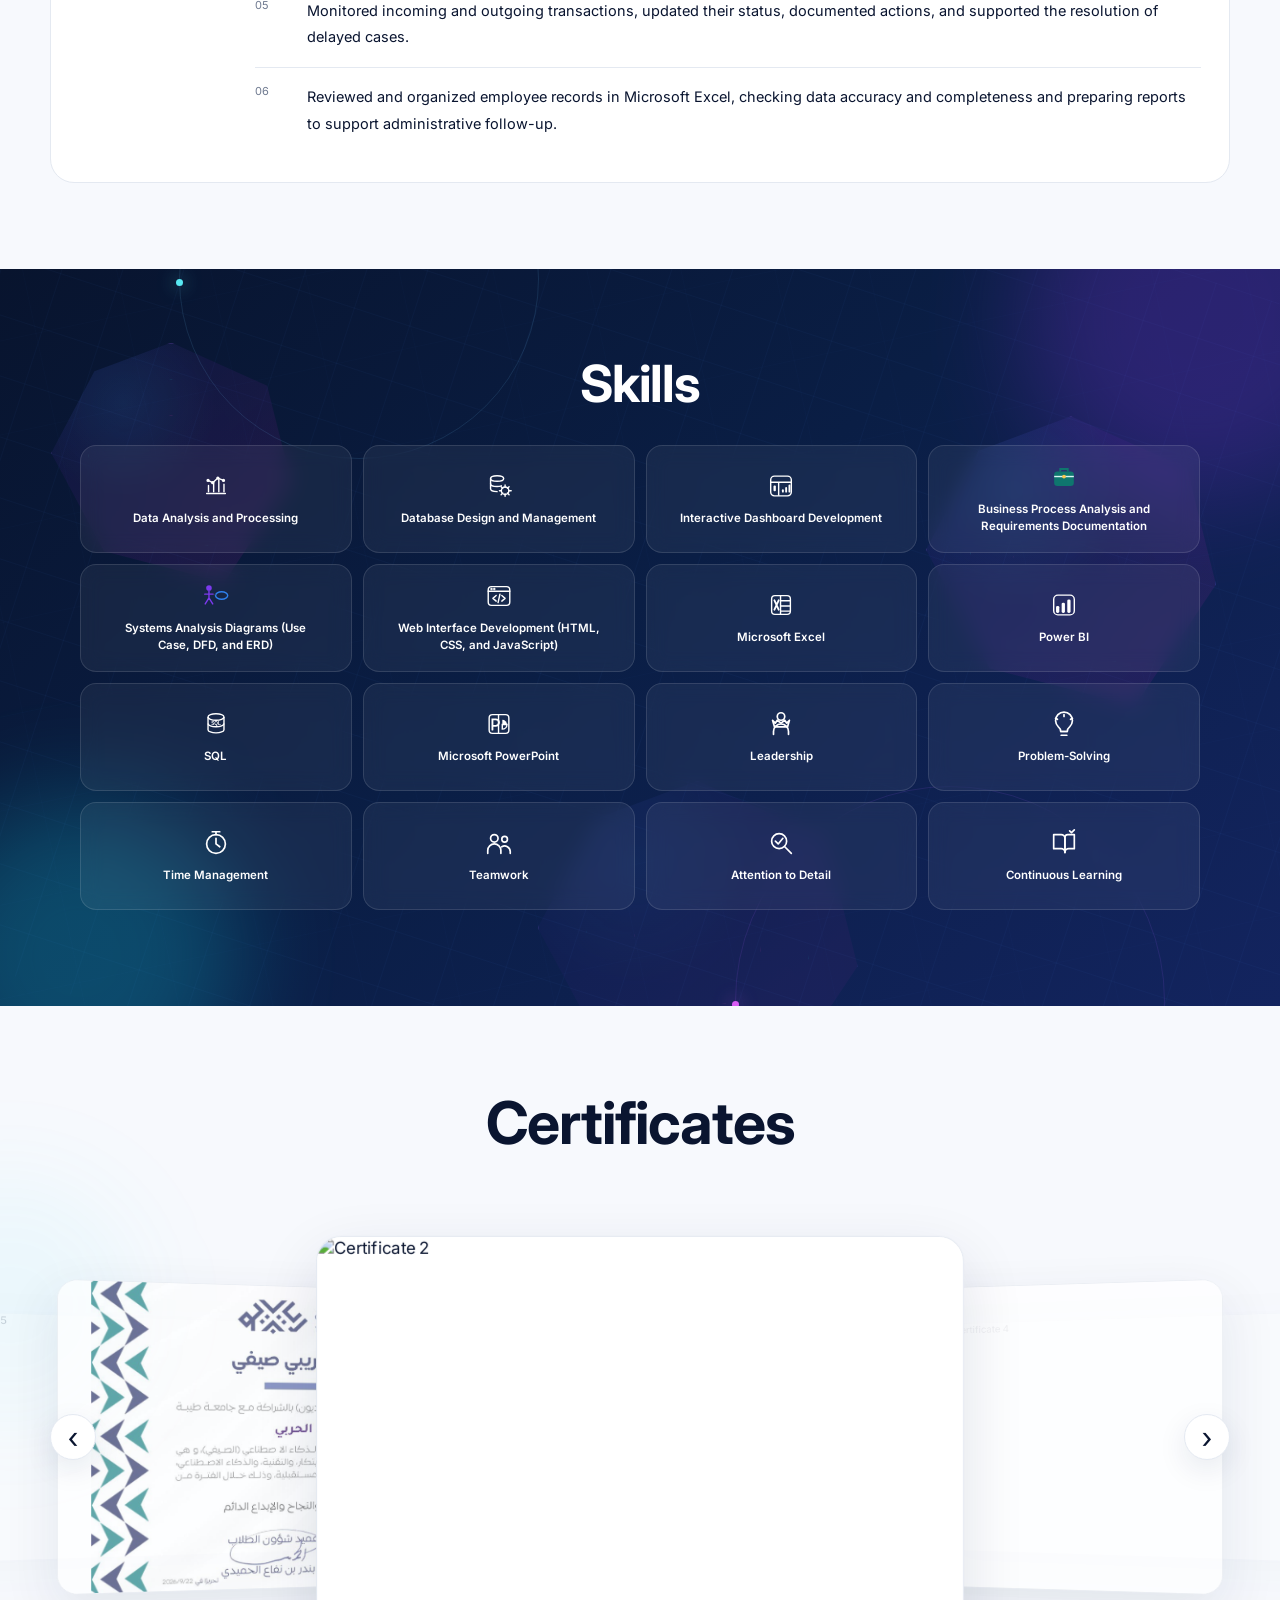
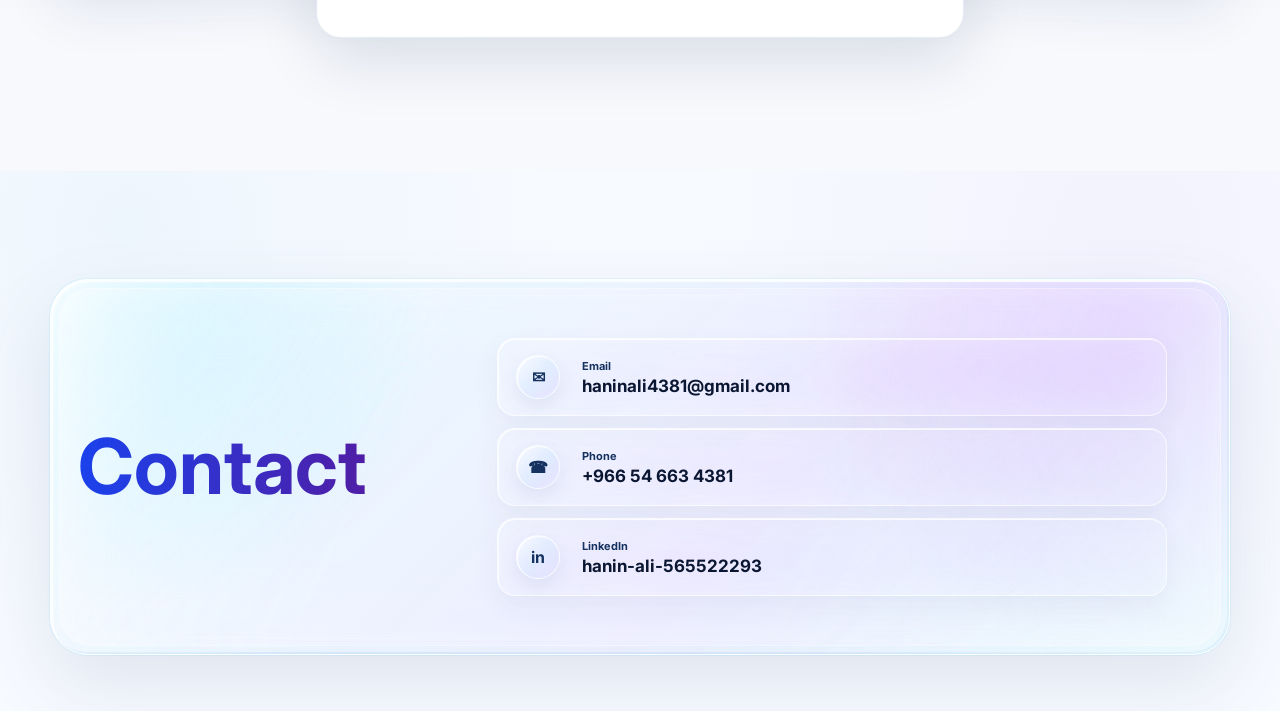
==== commit 669f7c45: "Update portfolio" ====
--- a/index.html
+++ b/index.html
@@ -1,10 +1,10 @@
 <!doctype html>
-<html lang="ar" dir="rtl">
+<html lang="en" dir="ltr">
 <head>
 <meta charset="utf-8">
 <meta name="viewport" content="width=device-width,initial-scale=1">
-<title>حنين علي الحربي | ملف الأعمال</title>
-<meta name="description" content="ملف أعمال حنين علي الحربي — خريجة نظم معلومات إدارية، مهتمة بتحليل الأعمال وتحليل البيانات وذكاء الأعمال وتحليل النظم.">
+<title>Hanin Ali Alharbi | Portfolio</title>
+<meta name="description" content="Hanin Ali Alharbi — MIS graduate focused on business analysis, data analysis, business intelligence, and digital solutions.">
 <link rel="icon" href="assets/images/ha-logo.png" type="image/png">
 <link rel="preconnect" href="https://fonts.googleapis.com">
 <link rel="preconnect" href="https://fonts.gstatic.com" crossorigin>
@@ -15,15 +15,15 @@
 <body>
 <header class="site-header">
   <div class="container nav">
-    <a class="brand" href="#home"><img src="assets/images/ha-logo.png" alt="شعار HA"><strong>حنين الحربي</strong></a>
+    <a class="brand" href="#home"><img src="assets/images/ha-logo.png" alt="HA logo"><strong>Hanin Alharbi</strong></a>
     <nav class="nav-links">
-      <a href="#about">نبذة</a>
-      <a href="#projects">المشاريع</a>
-      <a href="#experience">الخبرة</a>
-      <a href="#certificates">الشهادات</a>
-      <a href="#contact">تواصل</a>
+      <a href="#about">About</a>
+      <a href="#projects">Projects</a>
+      <a href="#experience">Experience</a>
+      <a href="#certificates">Certificates</a>
+      <a href="#contact">Contact</a>
     </nav>
-    <div class="nav-actions"><a class="language-switch" href="index-en.html" aria-label="Language switch"><span class="active">AR</span><span class="sep">|</span><span class="">EN</span></a><a class="nav-cv" href="assets/Hanin_Ali_Alharbi_CV_AR.pdf" target="_blank" rel="noopener noreferrer">السيرة الذاتية ↗</a></div>
+    <div class="nav-actions"><a class="language-switch" href="index-ar.html" aria-label="Language switch"><span class="">AR</span><span class="sep">|</span><span class="active">EN</span></a><a class="nav-cv" href="assets/Hanin_Ali_Alharbi_CV_EN.pdf" target="_blank" rel="noopener noreferrer">CV ↗</a></div>
   </div>
 </header>
 
@@ -32,93 +32,106 @@
   <div class="tech-mesh" aria-hidden="true"><span></span><span></span><span></span><span></span><span></span></div>
   <div class="container hero-grid">
     <div data-reveal>
-      <div class="eyebrow">نظم معلومات إدارية</div>
-      <div class="role-line">محللة أعمال • محللة بيانات • ذكاء الأعمال</div>
-      <h1 class="hero-title-inline">أربط احتياجات الأعمال <span class="accent">بالبيانات والتقنية.</span></h1>
-      <p>خريجة نظم معلومات إدارية بمرتبة الشرف الأولى، مهتمة بتحليل الأعمال والبيانات وذكاء الأعمال، وتحويل احتياجات العمل إلى رؤى ومخرجات عملية تدعم القرار وتحسّن الكفاءة.</p><div class="hero-actions">
-        <a class="btn primary" href="#projects">استعرض مشاريعي</a>
-        <a class="btn" href="assets/Hanin_Ali_Alharbi_CV_AR.pdf" target="_blank" rel="noopener noreferrer">عرض السيرة الذاتية</a>
+<h1 class="hero-title-inline">
+  <span class="hero-dark">Connecting business systems and data</span>
+  <span class="hero-gradient">to turn needs into practical solutions</span>
+</h1>    <p>First-class honors MIS graduate focused on understanding business needs, analyzing data, and turning findings into clear reports, dashboards, and practical digital solutions that support better decisions.</p>
+      <div class="hero-actions">
+        <a class="btn primary" href="#projects">View My Projects</a>
+        <a class="btn" href="assets/Hanin_Ali_Alharbi_CV_EN.pdf" target="_blank" rel="noopener noreferrer">View CV</a>
       </div>
     </div>
-    <div class="hero-card" data-reveal>
-      <div class="logo-stage"><img src="assets/images/ha-logo.png" alt="شعار HA"></div>
-      <div class="hero-tags">
-        <span class="chip">MIS</span><span class="chip">تحليل الأعمال</span><span class="chip">تحليل البيانات</span><span class="chip">Power BI</span>
+    <div class="hero-card id-card-shell" data-reveal data-tilt-card>
+      <div class="lanyard" aria-hidden="true"><span class="lanyard-left"></span><span class="lanyard-right"></span><span class="lanyard-clip"></span></div>
+      <div class="identity-card">
+        <div class="identity-strip"></div>
+        <div class="identity-logo-wrap"><img src="assets/images/ha-logo.png" alt="HA logo"></div>
+        <div class="identity-name">Hanin Alharbi</div>
+        <div class="identity-role">Management Information Systems</div>
+        <div class="hero-tags"><span class="chip">MIS</span><span class="chip">Business Analysis</span><span class="chip">Data Analysis</span></div>
       </div>
     </div>
   </div>
 </section>
 
-<section class="section" id="about"><div class="container"><div class="simple-section-title centered-copy" data-reveal><div class="kicker">نبذة عني</div><h2>نبذة مهنية</h2><p>خريجة نظم معلومات إدارية بمرتبة الشرف الأولى، مهتمة بتحليل الأعمال والبيانات وذكاء الأعمال وتحسين العمليات. أركز على فهم احتياجات العمل، تنظيم وتحليل البيانات، وتحويل النتائج إلى تقارير ولوحات معلومات ومتطلبات تطوير واضحة.</p></div><div class="expertise-grid"><div class="expertise-card" data-reveal><small>01</small><h3>تحليل الأعمال</h3><p>فهم العمليات والاحتياجات وتحديد فرص التحسين وتحويلها إلى متطلبات واضحة.</p></div><div class="expertise-card" data-reveal><small>02</small><h3>تحليل البيانات</h3><p>تنظيف البيانات ومراجعتها وتحليلها واستخلاص مؤشرات تدعم القرار.</p></div><div class="expertise-card" data-reveal><small>03</small><h3>ذكاء الأعمال</h3><p>بناء لوحات معلومات ومؤشرات أداء باستخدام Excel وPower BI.</p></div><div class="expertise-card" data-reveal><small>04</small><h3>تحليل النظم</h3><p>توثيق سير العمل والحلول باستخدام ERD وDFD وUse Case.</p></div></div></div></section>
+<section class="section about-section" id="about">
+  <div class="container">
+    <div class="simple-section-title centered-copy about-copy" data-reveal>
+      <h2>About Me</h2>
+      <p class="typewriter-copy" data-typewriter data-text="I’m Hanin Alharbi and my professional focus is grounded in business systems and data analysis I apply business intelligence to support decision-making and improve performance I focus on understanding business needs and analyzing processes defining requirements and drawing insights from data then translating them into clear reports dashboards and improvement recommendations My approach combines business and technical perspectives with close attention to data accuracy and user experience helping develop practical solutions that align with business goals and address its needs" aria-label="I’m Hanin Alharbi and my professional focus is grounded in business systems and data analysis I apply business intelligence to support decision-making and improve performance I focus on understanding business needs and analyzing processes defining requirements and drawing insights from data then translating them into clear reports dashboards and improvement recommendations My approach combines business and technical perspectives with close attention to data accuracy and user experience helping develop practical solutions that align with business goals and address its needs"></p>
+    </div>
+  </div>
+</section>
 
 <section class="section alt" id="projects">
   <div class="container">
-    <div class="simple-section-title" data-reveal><div class="kicker">الأعمال</div><h2>المشاريع</h2></div><div class="projects-grid">
-      <a class="project-card" href="project-real-estate-ar.html" data-reveal>
-        <div class="project-thumb project-video-thumb"><video autoplay muted loop playsinline preload="auto" poster="assets/images/real-estate-dashboard.png" aria-label="فيديو مشروع تحليل الصفقات العقارية"><source src="assets/videos/real-estate-dashboard.mp4" type="video/mp4"></video></div><div class="project-body"><div class="project-type">تحليل بيانات · EXCEL · POWER BI</div><h3>تحليل الصفقات العقارية في السعودية</h3><p>تنظيف وتحليل بيانات الصفقات العقارية للربع الأول من 2025 وبناء لوحة معلومات تفاعلية للمقارنة بين المناطق والتصنيفات والأسعار وقيم الصفقات.</p><div class="project-meta"><span>دراسة حالة كاملة</span><span>↗</span></div></div>
+    <div class="simple-section-title" data-reveal><h2>Projects</h2></div><div class="projects-grid">
+      <a class="project-card" href="project-real-estate-en.html" data-reveal>
+        <div class="project-thumb project-video-thumb"><video autoplay muted loop playsinline preload="auto" poster="assets/images/real-estate-dashboard.png" aria-label="Saudi real estate dashboard project video"><source src="assets/videos/real-estate-dashboard.mp4" type="video/mp4"></video></div><div class="project-body"><div class="project-type">DATA ANALYSIS · EXCEL · POWER BI</div><h3>Saudi Real Estate Deals Analysis</h3><p>Cleaned and analyzed Q1 2025 transaction data and built an interactive dashboard to compare regions, categories, prices, and transaction values.</p><div class="project-meta"><span>Full Case Study</span><span>↗</span></div></div>
       </a>
-      <a class="project-card" href="project-chemaware-ar.html" data-reveal>
-        <div class="project-thumb"><img loading="lazy" decoding="async" src="assets/images/chemaware/cover.png" alt="مشروع ChemAware"></div>
-        <div class="project-body"><div class="project-type">ذكاء اصطناعي · منتج رقمي · ابتكار</div><h3>ChemAware</h3><p>نظام ذكي للسلامة الكيميائية يربط جهاز الاستشعار بالتطبيق لإصدار التنبيهات وتحليل التعرض وتقديم إرشادات السلامة.</p><div class="project-meta"><span>دراسة حالة كاملة</span><span>↗</span></div></div>
+      <a class="project-card" href="project-chemaware-en.html" data-reveal>
+        <div class="project-thumb"><img loading="lazy" decoding="async" src="assets/images/chemaware/cover.png" alt="ChemAware project"></div>
+        <div class="project-body"><div class="project-type">AI · PRODUCT · DIGITAL INNOVATION</div><h3>ChemAware</h3><p>A smart chemical-safety solution that connects sensor hardware with an app for alerts, exposure analysis, and safety guidance.</p><div class="project-meta"><span>Full Case Study</span><span>↗</span></div></div>
       </a>
-      <a class="project-card" href="project-tarjuman-ar.html" data-reveal>
-        <div class="project-thumb tarjuman-real"><img loading="lazy" decoding="async" src="assets/images/tarjuman-home.png" alt="واجهة مشروع ترجمان"></div>
-        <div class="project-body"><div class="project-type">مشروع تخرج · تحليل نظم · WEB</div><h3>ترجمان TARJUMAN</h3><p>منصة رقمية تربط الجهات المشاركة في الأحداث الدولية بخبراء لغويين سعوديين مؤهلين، مع البحث والتقييم وإدارة الطلبات.</p><div class="project-meta"><span>مشروع التخرج</span><span>↗</span></div></div>
+      <a class="project-card" href="project-tarjuman-en.html" data-reveal>
+        <div class="project-thumb tarjuman-real"><img loading="lazy" decoding="async" src="assets/images/tarjuman-home.png" alt="TARJUMAN project interface"></div>
+        <div class="project-body"><div class="project-type">GRADUATION PROJECT · SYSTEM ANALYSIS · WEB</div><h3>TARJUMAN</h3><p>A digital platform connecting organizations participating in international events with qualified Saudi language experts, including search, evaluation, and request management.</p><div class="project-meta"><span>Graduation Project</span><span>↗</span></div></div>
       </a>
     </div>
   </div>
 </section>
 
-<section class="section" id="experience"><div class="container"><div class="simple-section-title" data-reveal><div class="kicker">الخبرة</div><h2>الخبرة العملية</h2></div><div class="experience-card experience-pro" data-reveal><div class="experience-brand"><img src="assets/images/hospital-logo.png" alt="شعار مستشفى الأمير سلطان للقوات المسلحة"></div><div class="experience-main"><div class="exp-top"><div><div class="exp-label">تدريب تعاوني · 240 ساعة</div><h3>إدارة شؤون المرضى</h3><p>مستشفى الأمير سلطان للقوات المسلحة · المدينة المنورة</p></div><div class="exp-date">يونيو — أغسطس 2026</div></div><div class="exp-list"><div class="exp-row"><span>01</span><p>تحليل سير المعاملات والإجراءات وتحديد فرص التحسين في العمل الإداري.</p></div><div class="exp-row"><span>02</span><p>تدقيق وتنظيم بيانات الموظفين باستخدام Excel وإعداد ملفات وتقارير للمتابعة.</p></div><div class="exp-row"><span>03</span><p>توثيق مقترحات تطوير نظام الاتصالات الإدارية وتقليل الاعتماد على الإدخال اليدوي بين الأنظمة.</p></div></div></div></div></div></section>
+<section class="section" id="experience">
+  <div class="container">
+    <div class="simple-section-title" data-reveal><h2>Professional Experience</h2></div>
+    <div class="experience-card experience-pro" data-reveal>
+      <div class="experience-brand"><img src="assets/images/hospital-logo.png" alt="Prince Sultan Armed Forces Hospital logo"></div>
+      <div class="experience-main">
+        <div class="exp-top">
+          <div>
+            <div class="exp-label">Information Systems Analyst | Cooperative Trainee</div>
+            <h3>Prince Sultan Armed Forces Hospital — Madinah, Saudi Arabia</h3>
+          </div>
+          <div class="exp-date">June 21 – August 13, 2026</div>
+        </div>
+        <div class="responsibilities-title">Responsibilities</div>
+        <div class="exp-list">
+          <div class="exp-row"><span>01</span><p>Analyzed administrative workflows and transaction processes, identifying challenges, delays, and opportunities to improve operational efficiency.</p></div>
+          <div class="exp-row"><span>02</span><p>Reviewed workflow gaps in the administrative correspondence system and documented requirements and recommendations for improvement.</p></div>
+          <div class="exp-row"><span>03</span><p>Proposed enhancements to transaction tracking, priority management, deadlines, automated reminders, and internal communication.</p></div>
+          <div class="exp-row"><span>04</span><p>Prepared system analysis diagrams, including Use Case, Data Flow, and Entity Relationship Diagrams, to document workflows and system requirements.</p></div>
+          <div class="exp-row"><span>05</span><p>Monitored incoming and outgoing transactions, updated their status, documented actions, and supported the resolution of delayed cases.</p></div>
+          <div class="exp-row"><span>06</span><p>Reviewed and organized employee records in Microsoft Excel, checking data accuracy and completeness and preparing reports to support administrative follow-up.</p></div>
+        </div>
+      </div>
+    </div>
+  </div>
+</section>
 
 
 
 
 <section class="skills-section" id="skills">
   <div class="skills-motion-bg" aria-hidden="true">
-    <span class="mesh mesh-1"></span>
-    <span class="mesh mesh-2"></span>
-    <span class="mesh mesh-3"></span>
-    <span class="glow glow-1"></span>
-    <span class="glow glow-2"></span>
-    <span class="orbit orbit-1"></span>
-    <span class="orbit orbit-2"></span>
+    <span class="mesh mesh-1"></span><span class="mesh mesh-2"></span><span class="mesh mesh-3"></span>
+    <span class="glow glow-1"></span><span class="glow glow-2"></span>
+    <span class="orbit orbit-1"></span><span class="orbit orbit-2"></span>
   </div>
-
   <div class="container skills-content">
-    <div class="simple-section-title centered-title" data-reveal>
-      <div class="kicker">المهارات التقنية</div>
-      <h2>المهارات التقنية</h2>
-    </div>
-
-    <div class="technical-skills-grid">
-      <div class="technical-skill-card" data-reveal><img loading="lazy" decoding="async" src="assets/icons/database-design-white.svg" alt=""><span>تصميم قواعد البيانات</span></div>
-      <div class="technical-skill-card" data-reveal><img loading="lazy" decoding="async" src="assets/icons/excel-white.svg" alt=""><span>Microsoft Excel</span></div>
-
-      <div class="technical-skill-card" data-reveal><img loading="lazy" decoding="async" src="assets/icons/data-analysis-white.svg" alt=""><span>تحليل البيانات ومعالجتها</span></div>
-      <div class="technical-skill-card" data-reveal><img loading="lazy" decoding="async" src="assets/icons/powerbi-white.svg" alt=""><span>Power BI</span></div>
-
-      <div class="technical-skill-card" data-reveal><img loading="lazy" decoding="async" src="assets/icons/web-white.svg" alt=""><span>تطوير واجهات الويب</span></div>
-      <div class="technical-skill-card" data-reveal><img loading="lazy" decoding="async" src="assets/icons/sql-white.svg" alt=""><span>SQL</span></div>
-
-      <div class="technical-skill-card" data-reveal><img loading="lazy" decoding="async" src="assets/icons/dashboard-white.svg" alt=""><span>إنشاء لوحات معلومات تفاعلية</span></div>
-      <div class="technical-skill-card" data-reveal><img loading="lazy" decoding="async" src="assets/icons/code-white.svg" alt=""><span>HTML, CSS &amp; JavaScript</span></div>
-
-      <div class="technical-skill-card" data-reveal><img loading="lazy" decoding="async" src="assets/icons/database-management-white.svg" alt=""><span>إدارة قواعد البيانات</span></div>
-      <div class="technical-skill-card" data-reveal><img loading="lazy" decoding="async" src="assets/icons/powerpoint-white.svg" alt=""><span>Microsoft PowerPoint</span></div>
-    </div>
+    <div class="simple-section-title centered-title" data-reveal><h2>Skills</h2></div>
+    <div class="technical-skills-grid"><div class="technical-skill-card" data-reveal><img loading="lazy" decoding="async" src="assets/icons/data-analysis-white.svg" alt=""><span>Data Analysis and Processing</span></div><div class="technical-skill-card" data-reveal><img loading="lazy" decoding="async" src="assets/icons/database-management-white.svg" alt=""><span>Database Design and Management</span></div><div class="technical-skill-card" data-reveal><img loading="lazy" decoding="async" src="assets/icons/dashboard-white.svg" alt=""><span>Interactive Dashboard Development</span></div><div class="technical-skill-card" data-reveal><img loading="lazy" decoding="async" src="assets/icons/business.svg" alt=""><span>Business Process Analysis and Requirements Documentation</span></div><div class="technical-skill-card" data-reveal><img loading="lazy" decoding="async" src="assets/icons/usecase.svg" alt=""><span>Systems Analysis Diagrams (Use Case, DFD, and ERD)</span></div><div class="technical-skill-card" data-reveal><img loading="lazy" decoding="async" src="assets/icons/web-white.svg" alt=""><span>Web Interface Development (HTML, CSS, and JavaScript)</span></div><div class="technical-skill-card" data-reveal><img loading="lazy" decoding="async" src="assets/icons/excel-white.svg" alt=""><span>Microsoft Excel</span></div><div class="technical-skill-card" data-reveal><img loading="lazy" decoding="async" src="assets/icons/powerbi-white.svg" alt=""><span>Power BI</span></div><div class="technical-skill-card" data-reveal><img loading="lazy" decoding="async" src="assets/icons/sql-white.svg" alt=""><span>SQL</span></div><div class="technical-skill-card" data-reveal><img loading="lazy" decoding="async" src="assets/icons/powerpoint-white.svg" alt=""><span>Microsoft PowerPoint</span></div><div class="technical-skill-card" data-reveal><img loading="lazy" decoding="async" src="assets/icons/leadership-white.svg" alt=""><span>Leadership</span></div><div class="technical-skill-card" data-reveal><img loading="lazy" decoding="async" src="assets/icons/problem-solving-white.svg" alt=""><span>Problem-Solving</span></div><div class="technical-skill-card" data-reveal><img loading="lazy" decoding="async" src="assets/icons/time-management-white.svg" alt=""><span>Time Management</span></div><div class="technical-skill-card" data-reveal><img loading="lazy" decoding="async" src="assets/icons/teamwork-white.svg" alt=""><span>Teamwork</span></div><div class="technical-skill-card" data-reveal><img loading="lazy" decoding="async" src="assets/icons/attention-detail-white.svg" alt=""><span>Attention to Detail</span></div><div class="technical-skill-card" data-reveal><img loading="lazy" decoding="async" src="assets/icons/continuous-learning-white.svg" alt=""><span>Continuous Learning</span></div></div>
   </div>
 </section>
 
-<section class="section certificates-section" id="certificates"><div class="container"><div class="simple-section-title centered-title" data-reveal><div class="kicker">التطوير المهني</div><h2>الشهادات</h2></div></div><div class="cert-showcase" data-reveal><button class="cert-arrow cert-prev" type="button">‹</button><div class="cert-stage"><a class="cert-photo" data-cert-index="1" href="https://drive.google.com/file/d/1iGCDg4dbDHxq_JdBplsUwFVv3yS9OMZp/view?usp=drive_link" target="_blank" rel="noopener noreferrer"><img loading="lazy" decoding="async" src="https://drive.google.com/thumbnail?id=1iGCDg4dbDHxq_JdBplsUwFVv3yS9OMZp&sz=w1600" alt="الشهادات 2"></a><a class="cert-photo" data-cert-index="2" href="https://drive.google.com/file/d/1l15eH22tBeqCQEgxns7SZIVndGJ7wFHo/view?usp=drive_link" target="_blank" rel="noopener noreferrer"><img loading="lazy" decoding="async" src="https://drive.google.com/thumbnail?id=1l15eH22tBeqCQEgxns7SZIVndGJ7wFHo&sz=w1600" alt="الشهادات 3"></a><a class="cert-photo" data-cert-index="3" href="https://drive.google.com/file/d/1-iCjgR8Jj-LNtooSJD-9z0PRUojg_MfZ/view?usp=sharing" target="_blank" rel="noopener noreferrer"><img loading="lazy" decoding="async" src="https://drive.google.com/thumbnail?id=1-iCjgR8Jj-LNtooSJD-9z0PRUojg_MfZ&sz=w1600" alt="الشهادات 4"></a><a class="cert-photo" data-cert-index="4" href="https://drive.google.com/file/d/1aDF5cxLTmCAF1MzhlJ2v1n4MQZKQN6lP/view?usp=sharing" target="_blank" rel="noopener noreferrer"><img loading="lazy" decoding="async" src="https://drive.google.com/thumbnail?id=1aDF5cxLTmCAF1MzhlJ2v1n4MQZKQN6lP&sz=w1600" alt="الشهادات 5"></a><a class="cert-photo" data-cert-index="6" href="assets/images/certificates/summer-ai-program-taibah.png" target="_blank" rel="noopener noreferrer"><img loading="lazy" decoding="async" src="assets/images/certificates/summer-ai-program-taibah.png" alt="شهادة حضور برنامج تدريبي صيفي"></a></div><button class="cert-arrow cert-next" type="button">›</button></div></section>
+<section class="section certificates-section" id="certificates"><div class="container"><div class="simple-section-title centered-title" data-reveal><h2>Certificates</h2></div></div><div class="cert-showcase" data-reveal><button class="cert-arrow cert-prev" type="button">‹</button><div class="cert-stage"><a class="cert-photo" data-cert-index="1" href="https://drive.google.com/file/d/1iGCDg4dbDHxq_JdBplsUwFVv3yS9OMZp/view?usp=drive_link" target="_blank" rel="noopener noreferrer"><img loading="lazy" decoding="async" src="https://drive.google.com/thumbnail?id=1iGCDg4dbDHxq_JdBplsUwFVv3yS9OMZp&sz=w1600" alt="Certificate 2"></a><a class="cert-photo" data-cert-index="2" href="https://drive.google.com/file/d/1l15eH22tBeqCQEgxns7SZIVndGJ7wFHo/view?usp=drive_link" target="_blank" rel="noopener noreferrer"><img loading="lazy" decoding="async" src="https://drive.google.com/thumbnail?id=1l15eH22tBeqCQEgxns7SZIVndGJ7wFHo&sz=w1600" alt="Certificate 3"></a><a class="cert-photo" data-cert-index="3" href="https://drive.google.com/file/d/1-iCjgR8Jj-LNtooSJD-9z0PRUojg_MfZ/view?usp=sharing" target="_blank" rel="noopener noreferrer"><img loading="lazy" decoding="async" src="https://drive.google.com/thumbnail?id=1-iCjgR8Jj-LNtooSJD-9z0PRUojg_MfZ&sz=w1600" alt="Certificate 4"></a><a class="cert-photo" data-cert-index="4" href="https://drive.google.com/file/d/1aDF5cxLTmCAF1MzhlJ2v1n4MQZKQN6lP/view?usp=sharing" target="_blank" rel="noopener noreferrer"><img loading="lazy" decoding="async" src="https://drive.google.com/thumbnail?id=1aDF5cxLTmCAF1MzhlJ2v1n4MQZKQN6lP&sz=w1600" alt="Certificate 5"></a><a class="cert-photo" data-cert-index="6" href="assets/images/certificates/summer-ai-program-taibah.png" target="_blank" rel="noopener noreferrer"><img loading="lazy" decoding="async" src="assets/images/certificates/summer-ai-program-taibah.png" alt="Summer Training Program Certificate"></a></div><button class="cert-arrow cert-next" type="button">›</button></div></section>
 
 <section class="contact-section" id="contact">
   <div class="container">
     <div class="contact-simple" data-reveal>
-      <div class="contact-title-wrap"><div class="kicker contact-kicker">تواصل</div><h2>للتواصل</h2></div>
+      <div class="contact-title-wrap"><h2 class="contact-title">Contact</h2></div>
       <div class="contact-list">
-        <a href="mailto:haninali4381@gmail.com"><span class="contact-icon">✉</span><div><small>البريد الإلكتروني</small><strong>haninali4381@gmail.com</strong></div></a>
-        <a href="tel:+966546634381"><span class="contact-icon">☎</span><div><small>الجوال</small><strong>+966 54 663 4381</strong></div></a>
+        <a href="mailto:haninali4381@gmail.com"><span class="contact-icon">✉</span><div><small>Email</small><strong>haninali4381@gmail.com</strong></div></a>
+        <a href="tel:+966546634381"><span class="contact-icon">☎</span><div><small>Phone</small><strong>+966 54 663 4381</strong></div></a>
         <a target="_blank" rel="noopener noreferrer" href="https://www.linkedin.com/in/hanin-ali-565522293"><span class="contact-icon">in</span><div><small>LinkedIn</small><strong>hanin-ali-565522293</strong></div></a>
       </div>
     </div>
@@ -128,4 +141,4 @@
 </main>
 <script src="script.js"></script>
 </body>
-</html>+</html>
--- a/styles.css
+++ b/styles.css
@@ -130,8 +130,29 @@
 .role-line{margin-top:6px;color:var(--muted);font-size:13px}
 
 .hero h1.hero-title-inline{
-  font-size:clamp(42px,4.4vw,64px);line-height:1.18;letter-spacing:-.02em;
-  margin:18px 0 22px;max-width:960px;font-weight:700;
+  font-size:clamp(26px,2.5vw,44px);
+  line-height:1.16;
+  letter-spacing:-.02em;
+  margin:18px 0 22px;
+  max-width:980px;
+  font-weight:700;
+}
+
+.hero-dark,
+.hero-gradient{
+  display:block;
+}
+
+.hero-dark{
+  white-space:nowrap;
+}
+
+.hero-gradient{
+  white-space:nowrap;
+  background:linear-gradient(90deg,#2563eb,#22c1dc,#7c3aed);
+  -webkit-background-clip:text;
+  background-clip:text;
+  color:transparent;
 }
 .hero h1.hero-title-inline .accent{
   display:inline;background:linear-gradient(90deg,var(--blue),var(--cyan),var(--violet));
@@ -330,8 +351,16 @@
     radial-gradient(circle at 82% 22%,rgba(113,54,220,.10),transparent 26%);
   filter:blur(10px);
 }
-.contact-simple{position:relative;z-index:1;display:grid;grid-template-columns:.55fr 1.45fr;gap:54px;align-items:start}
-.contact-kicker{color:#8ae9f0;margin-bottom:8px}
+
+
+.contact-simple{
+  position:relative;
+  z-index:1;
+  display:grid;
+  grid-template-columns:.68fr 1.25fr;
+  gap:20px;
+  align-items:center;
+}.contact-kicker{color:#8ae9f0;margin-bottom:8px}
 .contact-title-wrap h2{font-size:clamp(50px,6vw,82px);line-height:1.08;margin:0;max-width:560px;color:#fff}
 .contact-list{display:grid;gap:12px}
 .contact-list a{display:grid;grid-template-columns:52px 1fr;align-items:center;gap:14px;padding:15px 0;border-bottom:1px solid rgba(255,255,255,.11);transition:opacity .2s ease}
@@ -340,7 +369,25 @@
 .contact-list small{display:block;color:rgba(255,255,255,.48);font-size:11px;margin-bottom:3px}
 .contact-list strong{font-size:17px;font-weight:700;direction:ltr;unicode-bidi:isolate}
 .footer{padding:24px 0 0;color:rgba(255,255,255,.48);font-size:12px;display:flex;justify-content:space-between;gap:12px;flex-wrap:wrap;position:relative;z-index:1;margin-top:18px}
-
+.contact-section .contact-title-wrap{
+  width:60%;
+  display:flex;
+  flex-direction:column;
+  justify-content:center;
+  align-items:center;
+  text-align:center;
+}
+
+.contact-section .contact-title-wrap h2{
+  margin:0;
+  text-align:center;
+  display:inline-block;
+  background:linear-gradient(90deg,#0630eae9,#501ea6) !important;
+  -webkit-background-clip:text !important;
+  background-clip:text !important;
+  -webkit-text-fill-color:transparent !important;
+  color:transparent !important;
+}
 /* 11. Project detail pages ----------------------------------------------------------*/
 .project-hero{padding:72px 0 42px}
 .project-hero-grid{display:grid;grid-template-columns:1fr 1fr;gap:28px;align-items:center}
@@ -593,3 +640,1078 @@
     border-radius:16px;
   }
 }
+
+
+/* ===== FINAL PORTFOLIO REFINEMENTS ===== */
+html,body{max-width:100%;overflow-x:hidden}
+main{width:100%;overflow:hidden}
+
+/* Hero ID card — same position, badge-inspired motion */
+.id-card-shell{
+  position:relative;min-height:520px;padding:82px 30px 28px;
+  display:flex;align-items:flex-end;justify-content:center;
+  background:transparent;border:0;box-shadow:none;backdrop-filter:none;
+  perspective:1200px;overflow:visible;
+}
+.lanyard{position:absolute;inset:0 0 auto;height:170px;pointer-events:none;z-index:1}
+.lanyard-left,.lanyard-right{
+  position:absolute;top:-18px;width:18px;height:190px;border-radius:14px;
+  background:#6d45b8;box-shadow:inset 0 0 0 1px rgba(255,255,255,.12),0 8px 24px rgba(63,38,112,.13);
+}
+.lanyard-left{left:42%;transform:rotate(-19deg);transform-origin:top center}
+.lanyard-right{right:42%;transform:rotate(19deg);transform-origin:top center}
+.lanyard-clip{
+  position:absolute;left:50%;bottom:-8px;width:36px;height:46px;transform:translateX(-50%);
+  border:7px solid #e7eaf0;border-radius:11px 11px 15px 15px;background:#fff;
+  box-shadow:0 8px 18px rgba(30,39,64,.12);
+}
+.identity-card{
+  position:relative;z-index:2;width:min(100%,420px);min-height:380px;padding:0 26px 26px;
+  border-radius:26px;background:rgba(255,255,255,.94);border:1px solid rgba(218,225,238,.95);
+  box-shadow:0 30px 68px rgba(20,37,75,.14);overflow:hidden;
+  transform-style:preserve-3d;will-change:transform;
+  transition:transform .2s ease,box-shadow .25s ease;
+}
+.id-card-shell:hover .identity-card{box-shadow:0 36px 80px rgba(36,33,91,.18)}
+.identity-strip{height:58px;margin:0 -26px 22px;background:#7048ba}
+.identity-logo-wrap{
+  width:190px;height:190px;margin:0 auto 13px;border-radius:24px;display:grid;place-items:center;
+  background:linear-gradient(145deg,#fff,#f6f8fd);border:1px solid var(--line);overflow:hidden;
+}
+.identity-logo-wrap img{width:92%;height:92%;object-fit:contain}
+.identity-name{text-align:center;font-size:20px;font-weight:800;color:var(--ink);margin-top:2px}
+.identity-role{text-align:center;color:var(--muted);font-size:12px;margin-top:4px}
+.id-card-shell .hero-tags{justify-content:center;margin-top:18px;padding:0}
+.id-card-shell .chip{background:#fff;font-size:11px;padding:7px 10px}
+
+/* About — clean copy only + typing cursor */
+.about-section{min-height:460px;display:flex;align-items:center}
+.about-copy{max-width:1020px;margin-bottom:0}
+.about-copy p{max-width:980px;font-size:17px;line-height:2.05;min-height:8.2em}
+.typewriter-copy::after{content:"";display:inline-block;width:2px;height:1.15em;margin-inline-start:4px;background:var(--violet);vertical-align:-.18em;animation:typingBlink .8s steps(1) infinite}
+.typewriter-copy.typing-done::after{animation-duration:1.2s;opacity:.55}
+@keyframes typingBlink{50%{opacity:0}}
+
+/* Experience — expanded content with preserved visual language */
+.responsibilities-title{font-size:13px;font-weight:800;color:var(--ink);margin:22px 0 6px}
+.exp-top h3{font-size:21px;max-width:760px;line-height:1.55}
+.exp-label{font-size:13px}
+.exp-row{grid-template-columns:40px 1fr;padding:16px 0}
+.exp-row p{font-size:14.5px;line-height:1.85}
+
+/* Skills — one consistent set in both languages */
+.skills-section{width:100%;max-width:100%;overflow:hidden}
+.skills-section .simple-section-title{margin-bottom:34px}
+.skills-section .simple-section-title h2{font-size:clamp(34px,4vw,52px)}
+.technical-skills-grid{grid-template-columns:repeat(4,minmax(0,1fr));gap:11px;max-width:1120px}
+.technical-skill-card{min-width:0;min-height:108px;padding:15px 12px}
+.technical-skill-card img{width:30px;height:30px;flex-basis:30px}
+.technical-skill-card span{font-size:11.5px;line-height:1.45;max-width:210px}
+
+/* Contact — soft transition into the dark footer, no hard horizontal cut */
+.contact-section{
+  margin-top:-1px;padding:170px 0 30px;
+  background:linear-gradient(180deg,
+    rgba(247,249,253,0) 0%,
+    rgba(223,219,246,.22) 10%,
+    rgba(78,71,120,.34) 24%,
+    rgba(17,27,47,.86) 42%,
+    #070b12 58%,
+    #070b12 100%);
+}
+.contact-section:before{
+  background:
+    radial-gradient(circle at 18% 42%,rgba(38,207,228,.15),transparent 30%),
+    radial-gradient(circle at 80% 31%,rgba(113,54,220,.17),transparent 31%);
+  filter:blur(18px);
+}
+
+@media(max-width:980px){
+  .technical-skills-grid{grid-template-columns:repeat(3,minmax(0,1fr))}
+  .id-card-shell{min-height:500px;max-width:540px;margin:0 auto;width:100%}
+  .contact-section{padding-top:145px}
+}
+@media(max-width:680px){
+  .hero-card.id-card-shell{display:flex;min-height:430px;padding:68px 14px 14px;margin-top:18px}
+  .identity-card{min-height:330px;padding:0 18px 20px;border-radius:22px}
+  .identity-strip{height:48px;margin:0 -18px 18px}
+  .identity-logo-wrap{width:155px;height:155px}
+  .lanyard-left,.lanyard-right{height:150px;width:15px}
+  .lanyard-left{left:39%}.lanyard-right{right:39%}
+  .technical-skills-grid{grid-template-columns:repeat(2,minmax(0,1fr));gap:9px}
+  .technical-skill-card{min-height:100px}
+  .about-copy p{font-size:15px;line-height:1.95;min-height:13em}
+  .experience-card{padding:20px}
+  .exp-top h3{font-size:18px}
+  .contact-section{padding-top:125px}
+}
+
+
+/* ===== FINAL VISUAL POLISH — glass badge, visible typing, blended contact ===== */
+
+/* Glass ID badge */
+.id-card-shell{
+  min-height:540px;
+  padding-top:92px;
+}
+.identity-card{
+  width:min(100%,430px);
+  min-height:385px;
+  padding:0 26px 26px;
+  border-radius:28px;
+  background:
+    linear-gradient(145deg,rgba(255,255,255,.68),rgba(255,255,255,.36)),
+    radial-gradient(circle at 12% 8%,rgba(255,255,255,.82),transparent 32%);
+  border:1px solid rgba(255,255,255,.78);
+  box-shadow:
+    0 32px 72px rgba(28,39,84,.16),
+    inset 0 1px 0 rgba(255,255,255,.92),
+    inset 0 -1px 0 rgba(174,185,214,.22);
+  -webkit-backdrop-filter:blur(22px) saturate(145%);
+  backdrop-filter:blur(22px) saturate(145%);
+}
+.identity-card::before{
+  content:"";
+  position:absolute;
+  inset:0;
+  pointer-events:none;
+  background:
+    linear-gradient(115deg,rgba(255,255,255,.34),transparent 24%,transparent 68%,rgba(255,255,255,.16)),
+    radial-gradient(circle at 82% 12%,rgba(123,84,214,.10),transparent 28%);
+}
+.identity-card > *{position:relative;z-index:1}
+.identity-strip{
+  height:60px;
+  margin:0 -26px 22px;
+  background:
+    linear-gradient(180deg,#7a50ca 0%,#6840b5 55%,#7047bf 100%);
+  box-shadow:
+    inset 0 1px 0 rgba(255,255,255,.24),
+    inset 0 -5px 12px rgba(48,25,104,.13);
+}
+.identity-logo-wrap{
+  background:rgba(255,255,255,.54);
+  border:1px solid rgba(205,214,235,.72);
+  box-shadow:
+    inset 0 1px 0 rgba(255,255,255,.9),
+    0 12px 30px rgba(31,45,88,.08);
+  -webkit-backdrop-filter:blur(12px);
+  backdrop-filter:blur(12px);
+}
+.id-card-shell .chip{
+  background:rgba(255,255,255,.58);
+  border-color:rgba(193,204,229,.72);
+  box-shadow:inset 0 1px 0 rgba(255,255,255,.85);
+  -webkit-backdrop-filter:blur(10px);
+  backdrop-filter:blur(10px);
+}
+
+/* Realistic fabric lanyard */
+.lanyard{
+  height:196px;
+  z-index:1;
+  filter:drop-shadow(0 13px 16px rgba(56,37,103,.14));
+}
+.lanyard-left,.lanyard-right{
+  top:-34px;
+  width:26px;
+  height:222px;
+  border-radius:8px;
+  background:
+    linear-gradient(90deg,rgba(255,255,255,.14),transparent 18%,transparent 78%,rgba(38,18,81,.22)),
+    repeating-linear-gradient(0deg,rgba(255,255,255,.035) 0 2px,rgba(62,31,122,.025) 2px 4px),
+    linear-gradient(180deg,#7b52ca,#6540b2 58%,#7448c0);
+  box-shadow:
+    inset 1px 0 0 rgba(255,255,255,.14),
+    inset -1px 0 0 rgba(38,18,81,.20);
+}
+.lanyard-left{left:42%;transform:rotate(-18deg);transform-origin:top center}
+.lanyard-right{right:42%;transform:rotate(18deg);transform-origin:top center}
+.lanyard-clip{
+  bottom:-18px;
+  width:42px;
+  height:56px;
+  border:0;
+  border-radius:8px 8px 15px 15px;
+  background:
+    linear-gradient(90deg,#cdd2db 0%,#f8fafc 22%,#d9dee7 50%,#fff 72%,#c5cad4 100%);
+  box-shadow:
+    inset 0 0 0 1px rgba(127,137,156,.28),
+    0 9px 18px rgba(27,36,64,.16);
+}
+.lanyard-clip::before{
+  content:"";
+  position:absolute;
+  left:50%;top:9px;
+  width:18px;height:12px;
+  transform:translateX(-50%);
+  border-radius:4px;
+  background:#b4bbc7;
+  box-shadow:inset 0 2px 3px rgba(72,82,102,.18);
+}
+.lanyard-clip::after{
+  content:"";
+  position:absolute;
+  left:50%;bottom:-19px;
+  width:17px;height:23px;
+  transform:translateX(-50%);
+  border:4px solid #d8dde6;
+  border-top:0;
+  border-radius:0 0 11px 11px;
+}
+
+/* More obvious ChatGPT-like typing */
+.typewriter-copy{
+  white-space:pre-wrap;
+}
+.typewriter-copy::after{
+  width:2px;
+  height:1.16em;
+  margin-inline-start:5px;
+  background:#7c4dff;
+  border-radius:2px;
+  animation:typingBlink .72s steps(1,end) infinite;
+}
+.typewriter-copy.is-typing::after{
+  opacity:1;
+}
+.typewriter-copy.typing-done::after{
+  opacity:.52;
+}
+
+/* Arabic page: skills intentionally remain in English, matching EN page exactly. */
+html[dir="rtl"] .technical-skill-card span{
+  direction:ltr;
+  unicode-bidi:plaintext;
+  text-align:center;
+}
+
+/* Contact: blend the light page into the dark section without a blank transition band. */
+.contact-section{
+  margin-top:0;
+  padding:118px 0 30px;
+  background:
+    radial-gradient(ellipse at 8% 2%,rgba(89,214,231,.20) 0%,rgba(89,214,231,.08) 24%,transparent 46%),
+    radial-gradient(ellipse at 78% 1%,rgba(124,78,216,.25) 0%,rgba(124,78,216,.10) 25%,transparent 48%),
+    linear-gradient(180deg,
+      rgba(239,245,252,.04) 0%,
+      rgba(174,183,217,.24) 10%,
+      rgba(70,72,118,.52) 22%,
+      rgba(21,28,50,.90) 36%,
+      #090d16 49%,
+      #070b12 100%);
+}
+.contact-section::before{
+  inset:0;
+  background:
+    radial-gradient(circle at 16% 26%,rgba(39,208,226,.17),transparent 31%),
+    radial-gradient(circle at 75% 21%,rgba(123,66,221,.20),transparent 33%);
+  filter:blur(24px);
+  opacity:1;
+}
+
+@media(max-width:680px){
+  .id-card-shell{min-height:455px;padding-top:76px}
+  .identity-card{min-height:342px}
+  .identity-strip{height:50px}
+  .lanyard{height:170px}
+  .lanyard-left,.lanyard-right{height:176px;width:20px}
+  .contact-section{padding-top:92px}
+}
+
+
+/* ===== FINAL POLISH 2 — straight realistic lanyard + seamless page/contact blend ===== */
+
+/* Replace the X-shaped lanyard with a straight real strap coming from above */
+.id-card-shell{
+  padding-top:118px;
+}
+
+.lanyard{
+  position:absolute;
+  left:50%;
+  top:-78px;
+  width:88px;
+  height:210px;
+  transform:translateX(-50%);
+  z-index:1;
+  filter:drop-shadow(0 14px 18px rgba(47,31,91,.15));
+}
+
+.lanyard-left,
+.lanyard-right{
+  position:absolute;
+  top:0;
+  width:28px;
+  height:176px;
+  border-radius:10px;
+  background:
+    linear-gradient(90deg,rgba(255,255,255,.16),transparent 16%,transparent 80%,rgba(40,21,83,.20)),
+    repeating-linear-gradient(0deg,rgba(255,255,255,.03) 0 2px,rgba(53,30,105,.02) 2px 4px),
+    linear-gradient(180deg,#7b52ca 0%,#7149bf 46%,#6540ad 100%);
+  box-shadow:
+    inset 1px 0 0 rgba(255,255,255,.16),
+    inset -1px 0 0 rgba(44,22,89,.18);
+  transform:none !important;
+}
+
+.lanyard-left{ left:13px; }
+.lanyard-right{ right:13px; }
+
+.lanyard::before{
+  content:"";
+  position:absolute;
+  left:50%;
+  top:154px;
+  width:56px;
+  height:24px;
+  transform:translateX(-50%);
+  border-radius:10px;
+  background:
+    linear-gradient(180deg,#8058ce,#6944b6);
+  box-shadow:
+    inset 0 1px 0 rgba(255,255,255,.18),
+    0 5px 10px rgba(53,33,103,.12);
+}
+
+.lanyard-clip{
+  position:absolute;
+  left:50%;
+  bottom:-20px;
+  transform:translateX(-50%);
+  width:44px;
+  height:58px;
+  border-radius:9px 9px 14px 14px;
+  background:
+    linear-gradient(90deg,#c5cbd4 0%,#f8fafc 24%,#d7dce5 51%,#fff 74%,#c1c7d1 100%);
+  box-shadow:
+    inset 0 0 0 1px rgba(127,137,156,.28),
+    0 9px 18px rgba(27,36,64,.15);
+}
+
+.identity-card{
+  z-index:2;
+}
+
+/* Seamless transition from the light page background into contact section */
+body{
+  background:
+    radial-gradient(circle at 12% 16%, rgba(188,223,244,.26), transparent 34%),
+    radial-gradient(circle at 84% 18%, rgba(209,193,246,.23), transparent 34%),
+    linear-gradient(180deg,#f8fbff 0%,#f6f9fe 58%,#f2f5fb 76%,#eef2f8 100%);
+}
+
+.contact-section{
+  position:relative;
+  margin-top:-1px;
+  padding-top:126px;
+  background:
+    radial-gradient(ellipse at 12% 8%, rgba(80,200,224,.18) 0%, rgba(80,200,224,.08) 26%, transparent 48%),
+    radial-gradient(ellipse at 78% 8%, rgba(122,78,216,.20) 0%, rgba(122,78,216,.09) 28%, transparent 50%),
+    linear-gradient(180deg,
+      rgba(238,243,249,1) 0%,
+      rgba(220,225,237,.98) 7%,
+      rgba(186,191,214,.94) 15%,
+      rgba(142,145,176,.90) 23%,
+      rgba(91,94,126,.88) 31%,
+      rgba(45,49,73,.95) 40%,
+      rgba(17,22,35,.99) 50%,
+      #090d16 62%,
+      #070b12 100%);
+}
+
+.contact-section::before{
+  content:"";
+  position:absolute;
+  inset:-120px 0 auto 0;
+  height:220px;
+  pointer-events:none;
+  background:
+    linear-gradient(180deg,
+      rgba(239,243,249,0) 0%,
+      rgba(230,234,243,.52) 28%,
+      rgba(195,200,220,.72) 52%,
+      rgba(129,133,163,.54) 70%,
+      rgba(65,69,95,.30) 86%,
+      rgba(18,23,36,0) 100%);
+  filter:blur(18px);
+  opacity:1;
+}
+
+.contact-section > .container{
+  position:relative;
+  z-index:2;
+}
+
+/* Remove harsh section edge caused by previous top overlays */
+.contact-section::after{
+  content:"";
+  position:absolute;
+  left:0;
+  right:0;
+  top:0;
+  height:1px;
+  background:transparent;
+}
+
+@media(max-width:680px){
+  .id-card-shell{
+    padding-top:98px;
+  }
+  .lanyard{
+    top:-66px;
+    width:72px;
+    height:178px;
+  }
+  .lanyard-left,
+  .lanyard-right{
+    width:23px;
+    height:150px;
+  }
+  .lanyard-left{left:11px}
+  .lanyard-right{right:11px}
+  .lanyard::before{
+    top:132px;
+    width:48px;
+    height:21px;
+  }
+  .contact-section{
+    padding-top:104px;
+  }
+}
+
+
+/* ===== GLASS FINAL — no lanyard, glass ID card + glass contact ===== */
+
+/* Remove lanyard completely */
+.lanyard,
+.lanyard-left,
+.lanyard-right,
+.lanyard-clip{
+  display:none !important;
+}
+
+.id-card-shell{
+  padding-top:28px !important;
+  min-height:500px;
+}
+
+/* Strong glassmorphism identity card inspired by the reference */
+.identity-card{
+  position:relative;
+  overflow:hidden;
+  width:min(100%,430px);
+  min-height:390px;
+  padding:28px 26px 28px;
+  border-radius:34px;
+  background:
+    linear-gradient(135deg,
+      rgba(205,177,255,.30) 0%,
+      rgba(176,208,255,.24) 36%,
+      rgba(105,218,240,.22) 100%);
+  border:1px solid rgba(255,255,255,.72);
+  box-shadow:
+    0 24px 60px rgba(70,78,143,.18),
+    0 0 0 1px rgba(117,228,255,.18),
+    inset 1px 1px 0 rgba(255,255,255,.92),
+    inset -1px -1px 0 rgba(91,202,235,.24);
+  -webkit-backdrop-filter:blur(30px) saturate(165%);
+  backdrop-filter:blur(30px) saturate(165%);
+}
+
+.identity-card::before{
+  content:"";
+  position:absolute;
+  inset:0;
+  border-radius:inherit;
+  pointer-events:none;
+  background:
+    radial-gradient(circle at 4% 8%, rgba(255,155,236,.28), transparent 25%),
+    radial-gradient(circle at 96% 10%, rgba(71,239,255,.30), transparent 28%),
+    linear-gradient(120deg, rgba(255,255,255,.30), transparent 34%, transparent 68%, rgba(255,255,255,.12));
+}
+
+.identity-card::after{
+  content:"";
+  position:absolute;
+  inset:2px;
+  border-radius:32px;
+  pointer-events:none;
+  box-shadow:
+    inset 0 0 24px rgba(255,255,255,.22),
+    inset 0 0 18px rgba(85,220,255,.10);
+}
+
+/* Remove former top strip entirely */
+.identity-strip{
+  display:none !important;
+}
+
+.identity-logo-wrap{
+  margin-top:2px;
+  background:rgba(255,255,255,.33);
+  border:1px solid rgba(255,255,255,.72);
+  box-shadow:
+    0 12px 28px rgba(45,59,111,.10),
+    inset 1px 1px 0 rgba(255,255,255,.85);
+  -webkit-backdrop-filter:blur(18px);
+  backdrop-filter:blur(18px);
+}
+
+.id-card-shell .chip{
+  background:rgba(255,255,255,.32);
+  border:1px solid rgba(255,255,255,.65);
+  box-shadow:
+    inset 1px 1px 0 rgba(255,255,255,.72),
+    0 7px 18px rgba(54,66,116,.07);
+  -webkit-backdrop-filter:blur(14px);
+  backdrop-filter:blur(14px);
+}
+
+/* Contact section: keep the page/background blend, but make the actual contact block glass */
+.contact-section{
+  position:relative;
+  overflow:hidden;
+  padding-top:118px;
+  background:
+    radial-gradient(circle at 12% 24%,rgba(78,214,235,.22),transparent 34%),
+    radial-gradient(circle at 82% 18%,rgba(141,88,231,.24),transparent 36%),
+    linear-gradient(180deg,
+      #eef3f9 0%,
+      #dfe5f0 10%,
+      #b9c1d4 22%,
+      #7e879f 34%,
+      #394151 48%,
+      #161c28 62%,
+      #0b1019 78%,
+      #080c13 100%);
+}
+
+.contact-section::before{
+  content:"";
+  position:absolute;
+  inset:-90px 0 auto 0;
+  height:210px;
+  background:
+    linear-gradient(180deg,
+      rgba(239,244,250,0) 0%,
+      rgba(231,236,245,.58) 30%,
+      rgba(188,196,216,.60) 55%,
+      rgba(111,120,148,.34) 78%,
+      rgba(33,39,56,0) 100%);
+  filter:blur(22px);
+  pointer-events:none;
+}
+
+.contact-simple{
+  position:relative;
+  overflow:hidden;
+  border-radius:34px;
+  padding:54px 58px;
+  background:
+    linear-gradient(135deg,
+      rgba(255,255,255,.14),
+      rgba(180,194,235,.10) 42%,
+      rgba(129,91,220,.10) 100%);
+  border:1px solid rgba(255,255,255,.20);
+  box-shadow:
+    0 28px 70px rgba(0,0,0,.22),
+    inset 1px 1px 0 rgba(255,255,255,.20),
+    inset -1px -1px 0 rgba(102,216,239,.10);
+  -webkit-backdrop-filter:blur(26px) saturate(150%);
+  backdrop-filter:blur(26px) saturate(150%);
+}
+
+.contact-simple::before{
+  content:"";
+  position:absolute;
+  inset:0;
+  pointer-events:none;
+  background:
+    radial-gradient(circle at 4% 10%,rgba(71,223,241,.15),transparent 28%),
+    radial-gradient(circle at 94% 8%,rgba(141,79,236,.18),transparent 30%),
+    linear-gradient(120deg,rgba(255,255,255,.08),transparent 34%);
+}
+
+.contact-simple > *{
+  position:relative;
+  z-index:1;
+}
+
+.contact-list a{
+  background:rgba(255,255,255,.045);
+  border:1px solid rgba(255,255,255,.09);
+  border-radius:18px;
+  padding:16px 18px;
+  transition:transform .25s ease, background .25s ease, border-color .25s ease;
+}
+
+.contact-list a:hover{
+  transform:translateY(-3px);
+  background:rgba(255,255,255,.075);
+  border-color:rgba(119,222,241,.20);
+}
+
+.contact-icon{
+  background:
+    linear-gradient(135deg,rgba(116,91,220,.22),rgba(75,214,232,.18));
+  border:1px solid rgba(255,255,255,.10);
+  box-shadow:inset 1px 1px 0 rgba(255,255,255,.12);
+  -webkit-backdrop-filter:blur(10px);
+  backdrop-filter:blur(10px);
+}
+
+@media(max-width:680px){
+  .id-card-shell{
+    padding-top:18px !important;
+    min-height:430px;
+  }
+
+  .identity-card{
+    border-radius:28px;
+    padding:24px 20px;
+    min-height:350px;
+  }
+
+  .contact-simple{
+    border-radius:26px;
+    padding:34px 20px;
+  }
+
+  .contact-section{
+    padding-top:90px;
+  }
+}
+
+
+/* ===== ULTRA GLASS LIGHT — final refinement ===== */
+
+/* Same light page background through contact */
+.contact-section{
+  position:relative !important;
+  overflow:hidden;
+  margin-top:0 !important;
+  padding-top:110px !important;
+  padding-bottom:56px !important;
+  background:
+    radial-gradient(circle at 12% 18%, rgba(148,222,246,.30) 0%, rgba(148,222,246,.12) 28%, transparent 48%),
+    radial-gradient(circle at 82% 16%, rgba(190,159,246,.28) 0%, rgba(190,159,246,.12) 30%, transparent 50%),
+    linear-gradient(180deg,#f5f9fe 0%,#f3f7fd 46%,#f2f6fc 100%) !important;
+}
+.contact-section::before{
+  content:"";
+  position:absolute;
+  inset:0;
+  pointer-events:none;
+  background:
+    radial-gradient(circle at 8% 12%,rgba(76,222,244,.17),transparent 30%),
+    radial-gradient(circle at 88% 10%,rgba(151,98,235,.17),transparent 32%);
+  filter:blur(28px);
+}
+.contact-section::after{display:none !important;}
+
+/* Strong crystal glass contact panel */
+.contact-simple{
+  position:relative;
+  overflow:hidden;
+  border-radius:38px !important;
+  padding:58px 62px !important;
+  background:
+    linear-gradient(135deg,
+      rgba(255,255,255,.28) 0%,
+      rgba(205,227,255,.18) 30%,
+      rgba(198,174,255,.17) 60%,
+      rgba(118,226,244,.13) 100%) !important;
+  border:1px solid rgba(255,255,255,.90) !important;
+  box-shadow:
+    0 30px 74px rgba(83,98,145,.14),
+    0 0 0 1px rgba(100,220,255,.16),
+    inset 2px 2px 1px rgba(255,255,255,.96),
+    inset -2px -2px 1px rgba(112,183,232,.18),
+    inset 0 0 34px rgba(255,255,255,.15) !important;
+  -webkit-backdrop-filter:blur(36px) saturate(190%) !important;
+  backdrop-filter:blur(36px) saturate(190%) !important;
+}
+.contact-simple::before{
+  content:"";
+  position:absolute;
+  inset:0;
+  border-radius:inherit;
+  pointer-events:none;
+  background:
+    linear-gradient(115deg,
+      rgba(255,255,255,.70) 0%,
+      rgba(255,255,255,.20) 13%,
+      transparent 31%,
+      transparent 64%,
+      rgba(255,255,255,.13) 80%,
+      rgba(255,255,255,.38) 100%),
+    radial-gradient(circle at 7% 8%,rgba(102,224,255,.30),transparent 26%),
+    radial-gradient(circle at 92% 12%,rgba(204,145,255,.28),transparent 29%);
+  mix-blend-mode:screen;
+}
+.contact-simple::after{
+  content:"";
+  position:absolute;
+  inset:8px;
+  border-radius:31px;
+  pointer-events:none;
+  border:1px solid rgba(255,255,255,.38);
+  box-shadow:
+    inset 0 0 28px rgba(255,255,255,.20),
+    0 0 22px rgba(87,214,241,.08);
+}
+.contact-simple > *{position:relative;z-index:1}
+
+/* Light contact text */
+.contact-section,
+.contact-section h2,
+.contact-section .contact-kicker,
+.contact-section .contact-label,
+.contact-section .contact-value,
+.contact-section a,
+.contact-section p{
+  color:#0b1732 !important;
+}
+.contact-section .contact-kicker{color:#2c78c8 !important;}
+.contact-section .contact-label{color:#73809b !important;}
+.contact-section .contact-icon{
+  color:#14315f !important;
+  background:
+    linear-gradient(135deg,rgba(255,255,255,.50),rgba(188,219,255,.30),rgba(201,175,255,.26)) !important;
+  border:1px solid rgba(255,255,255,.74) !important;
+  box-shadow:
+    inset 1px 1px 0 rgba(255,255,255,.86),
+    0 8px 18px rgba(77,96,144,.10) !important;
+}
+.contact-list a{
+  background:
+    linear-gradient(135deg,rgba(255,255,255,.27),rgba(255,255,255,.13)) !important;
+  border:1px solid rgba(255,255,255,.64) !important;
+  box-shadow:
+    inset 1px 1px 0 rgba(255,255,255,.76),
+    0 10px 26px rgba(72,89,132,.07) !important;
+  -webkit-backdrop-filter:blur(16px);
+  backdrop-filter:blur(16px);
+}
+.contact-list a:hover{
+  background:
+    linear-gradient(135deg,rgba(255,255,255,.38),rgba(202,225,255,.20)) !important;
+  border-color:rgba(116,211,239,.50) !important;
+}
+
+/* Keep footer light; remove any black band */
+.footer,.site-footer{
+  background:#f2f6fc !important;
+  color:#66738d !important;
+  border-top:1px solid rgba(159,174,205,.18) !important;
+}
+.footer *,.site-footer *{color:inherit !important;}
+
+/* Ultra glass HA card */
+.identity-card{
+  position:relative;
+  overflow:hidden;
+  border-radius:40px !important;
+  background:
+    linear-gradient(135deg,
+      rgba(255,255,255,.33) 0%,
+      rgba(202,187,255,.24) 31%,
+      rgba(167,218,255,.22) 62%,
+      rgba(110,226,243,.20) 100%) !important;
+  border:1px solid rgba(255,255,255,.92) !important;
+  box-shadow:
+    0 34px 76px rgba(72,87,139,.16),
+    0 0 0 1px rgba(104,221,255,.18),
+    inset 3px 3px 2px rgba(255,255,255,.96),
+    inset -3px -3px 2px rgba(102,186,236,.17),
+    inset 0 0 38px rgba(255,255,255,.20) !important;
+  -webkit-backdrop-filter:blur(40px) saturate(195%) !important;
+  backdrop-filter:blur(40px) saturate(195%) !important;
+}
+.identity-card::before{
+  content:"";
+  position:absolute;
+  inset:0;
+  border-radius:inherit;
+  pointer-events:none;
+  background:
+    linear-gradient(115deg,
+      rgba(255,255,255,.76) 0%,
+      rgba(255,255,255,.20) 14%,
+      transparent 34%,
+      transparent 64%,
+      rgba(255,255,255,.14) 82%,
+      rgba(255,255,255,.42) 100%),
+    radial-gradient(circle at 6% 8%,rgba(211,151,255,.28),transparent 27%),
+    radial-gradient(circle at 94% 9%,rgba(75,231,255,.33),transparent 28%);
+  mix-blend-mode:screen;
+}
+.identity-card::after{
+  content:"";
+  position:absolute;
+  inset:8px;
+  border-radius:32px;
+  pointer-events:none;
+  border:1px solid rgba(255,255,255,.40);
+  box-shadow:
+    inset 0 0 30px rgba(255,255,255,.18),
+    0 0 18px rgba(82,216,241,.08);
+}
+
+/* Circular HA crop */
+.identity-logo-wrap{
+  width:190px !important;
+  height:190px !important;
+  border-radius:50% !important;
+  overflow:hidden !important;
+  padding:0 !important;
+  display:flex !important;
+  align-items:center !important;
+  justify-content:center !important;
+  background:
+    linear-gradient(135deg,rgba(255,255,255,.46),rgba(190,220,255,.22),rgba(200,170,255,.20)) !important;
+  border:1px solid rgba(255,255,255,.88) !important;
+  box-shadow:
+    0 16px 34px rgba(60,75,123,.11),
+    inset 2px 2px 1px rgba(255,255,255,.92),
+    inset -2px -2px 1px rgba(103,197,238,.16) !important;
+  -webkit-backdrop-filter:blur(22px) saturate(175%);
+  backdrop-filter:blur(22px) saturate(175%);
+}
+.identity-logo-wrap img{
+  width:100% !important;
+  height:100% !important;
+  object-fit:cover !important;
+  border-radius:50% !important;
+  transform:scale(1.06);
+}
+
+.id-card-shell .chip{
+  background:
+    linear-gradient(135deg,rgba(255,255,255,.35),rgba(255,255,255,.18)) !important;
+  border:1px solid rgba(255,255,255,.76) !important;
+  box-shadow:
+    inset 1px 1px 0 rgba(255,255,255,.86),
+    0 8px 18px rgba(77,92,140,.07) !important;
+}
+
+@media(max-width:680px){
+  .contact-simple{
+    padding:34px 20px !important;
+    border-radius:30px !important;
+  }
+  .identity-card{border-radius:32px !important;}
+  .identity-logo-wrap{
+    width:150px !important;
+    height:150px !important;
+  }
+}
+
+
+/* ===== ULTRA GLASS V3 — neutral outer background + larger HA card ===== */
+
+/* Contact outer area: same quiet light page background as the rest of the site.
+   Keep ALL color/glass effects only inside the contact glass card itself. */
+.contact-section{
+  background:
+    linear-gradient(180deg,#f7faff 0%,#f5f8fd 52%,#f3f7fc 100%) !important;
+}
+
+.contact-section::before{
+  display:none !important;
+}
+
+.contact-section::after{
+  display:none !important;
+}
+
+/* The glass contact card keeps its colored crystal treatment */
+.contact-simple{
+  background:
+    linear-gradient(135deg,
+      rgba(255,255,255,.28) 0%,
+      rgba(205,227,255,.18) 30%,
+      rgba(198,174,255,.17) 60%,
+      rgba(118,226,244,.13) 100%) !important;
+}
+
+/* Match footer to the same neutral background so there is no colored band outside the card */
+.footer,
+.site-footer{
+  background:#f3f7fc !important;
+}
+
+/* Slightly larger HA glass card */
+.id-card-shell{
+  min-height:540px !important;
+}
+
+.identity-card{
+  width:min(100%,500px) !important;
+  min-height:440px !important;
+  padding:34px 32px 32px !important;
+}
+
+.identity-logo-wrap{
+  width:210px !important;
+  height:210px !important;
+}
+
+.identity-card h3,
+.identity-card .identity-name{
+  margin-top:18px !important;
+}
+
+@media(max-width:680px){
+  .id-card-shell{
+    min-height:470px !important;
+  }
+
+  .identity-card{
+    width:min(100%,430px) !important;
+    min-height:390px !important;
+    padding:28px 22px 26px !important;
+  }
+
+  .identity-logo-wrap{
+    width:165px !important;
+    height:165px !important;
+  }
+}
+
+
+/* ===== FINAL V4 — seamless light background + larger whole HA card ===== */
+
+/* Match the contact OUTER background to the same light family used by the
+   certificates / light sections so no horizontal transition line is visible. */
+.contact-section{
+  margin-top:-1px !important;
+  padding-top:108px !important;
+  background:
+    radial-gradient(circle at 10% 10%, rgba(205,231,247,.22), transparent 34%),
+    radial-gradient(circle at 88% 12%, rgba(224,211,248,.20), transparent 35%),
+    linear-gradient(180deg,#f7faff 0%,#f7faff 100%) !important;
+  border-top:0 !important;
+  box-shadow:none !important;
+}
+.contact-section::before,
+.contact-section::after{
+  display:none !important;
+}
+
+/* Keep only the glass/colors INSIDE the contact card */
+.contact-simple{
+  margin-top:0 !important;
+}
+
+/* Remove the footer completely, including any residual layout space */
+.footer,
+.site-footer,
+footer{
+  display:none !important;
+}
+
+/* Enlarge the WHOLE HA card, not just the logo */
+.id-card-shell{
+  min-height:610px !important;
+  width:100% !important;
+  display:flex !important;
+  align-items:center !important;
+  justify-content:center !important;
+  padding-top:28px !important;
+  padding-bottom:28px !important;
+}
+
+.identity-card{
+  width:min(100%,580px) !important;
+  min-height:500px !important;
+  padding:42px 42px 38px !important;
+  border-radius:44px !important;
+}
+
+.identity-logo-wrap{
+  width:220px !important;
+  height:220px !important;
+}
+
+.identity-card .chips,
+.identity-card .identity-chips{
+  margin-top:24px !important;
+  gap:12px !important;
+}
+
+.id-card-shell .chip{
+  padding:10px 16px !important;
+}
+
+/* Reduce any section-edge artifact between certificates and contact */
+.certificates-section{
+  border-bottom:0 !important;
+  margin-bottom:0 !important;
+}
+.certificates-section + .contact-section{
+  margin-top:-2px !important;
+}
+
+@media(max-width:900px){
+  .identity-card{
+    width:min(100%,520px) !important;
+    min-height:470px !important;
+    padding:38px 34px 34px !important;
+  }
+}
+
+@media(max-width:680px){
+  .id-card-shell{
+    min-height:500px !important;
+    padding-top:18px !important;
+    padding-bottom:18px !important;
+  }
+
+  .identity-card{
+    width:min(100%,450px) !important;
+    min-height:410px !important;
+    padding:30px 24px 28px !important;
+    border-radius:34px !important;
+  }
+
+  .identity-logo-wrap{
+    width:170px !important;
+    height:170px !important;
+  }
+
+  .contact-section{
+    padding-top:86px !important;
+  }
+}
+
+
+/* ===== V5 — gentle continuous HA card motion ===== */
+.identity-card{
+  animation:haCardDrift 7.5s ease-in-out infinite !important;
+  will-change:transform;
+}
+
+@keyframes haCardDrift{
+  0%,100%{
+    transform:translate3d(-10px,0,0) rotate(-0.25deg);
+  }
+  50%{
+    transform:translate3d(10px,-2px,0) rotate(0.25deg);
+  }
+}
+
+@media (prefers-reduced-motion: reduce){
+  .identity-card{
+    animation:none !important;
+  }
+}
+
+
+/* Final portfolio refinements */
+.hero h1.hero-title-inline{max-width:880px;text-wrap:balance;}
+html[dir="rtl"] .hero h1.hero-title-inline{line-height:1.32;max-width:900px;}
+.about-copy h2{margin-bottom:20px;}
+.contact-section .contact-list small{color:#14315f !important;font-weight:700;}
+.project-tagline{font-weight:800;color:var(--blue);font-size:1.08em;margin-top:18px;}
